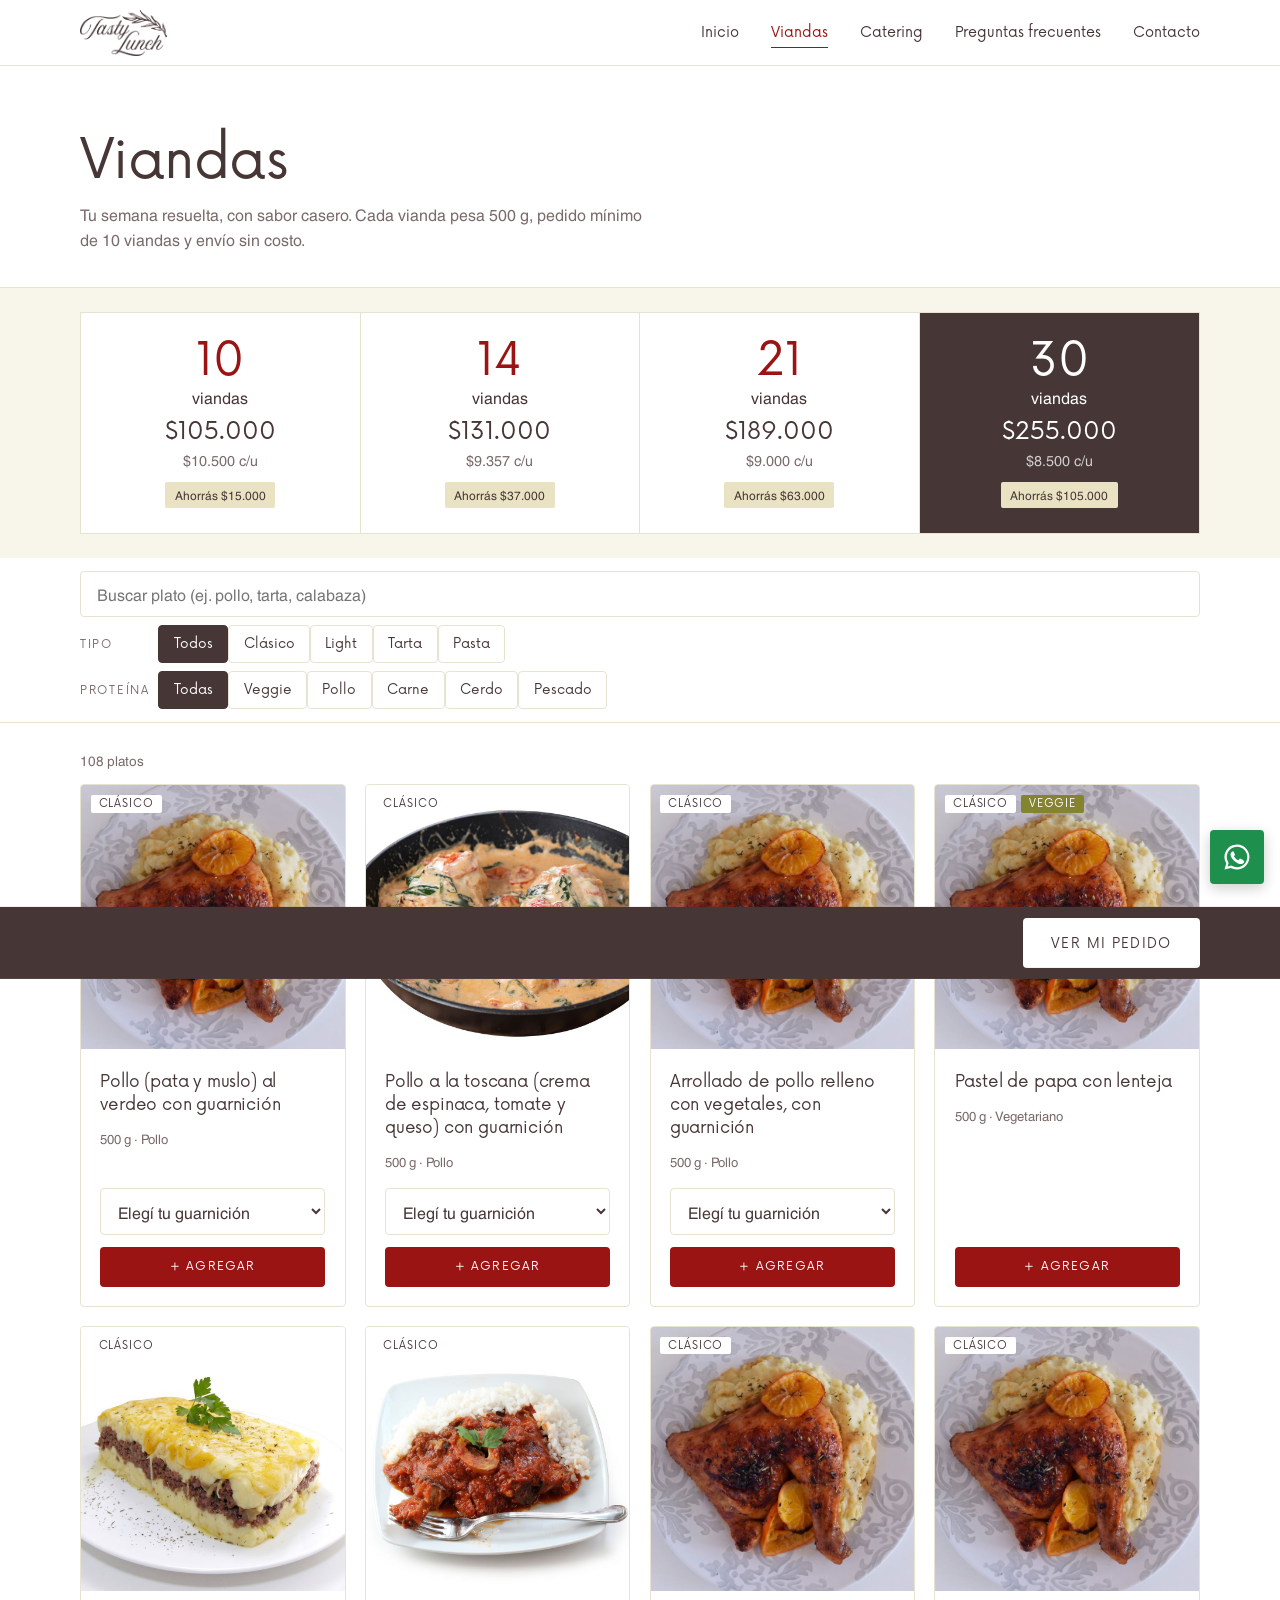
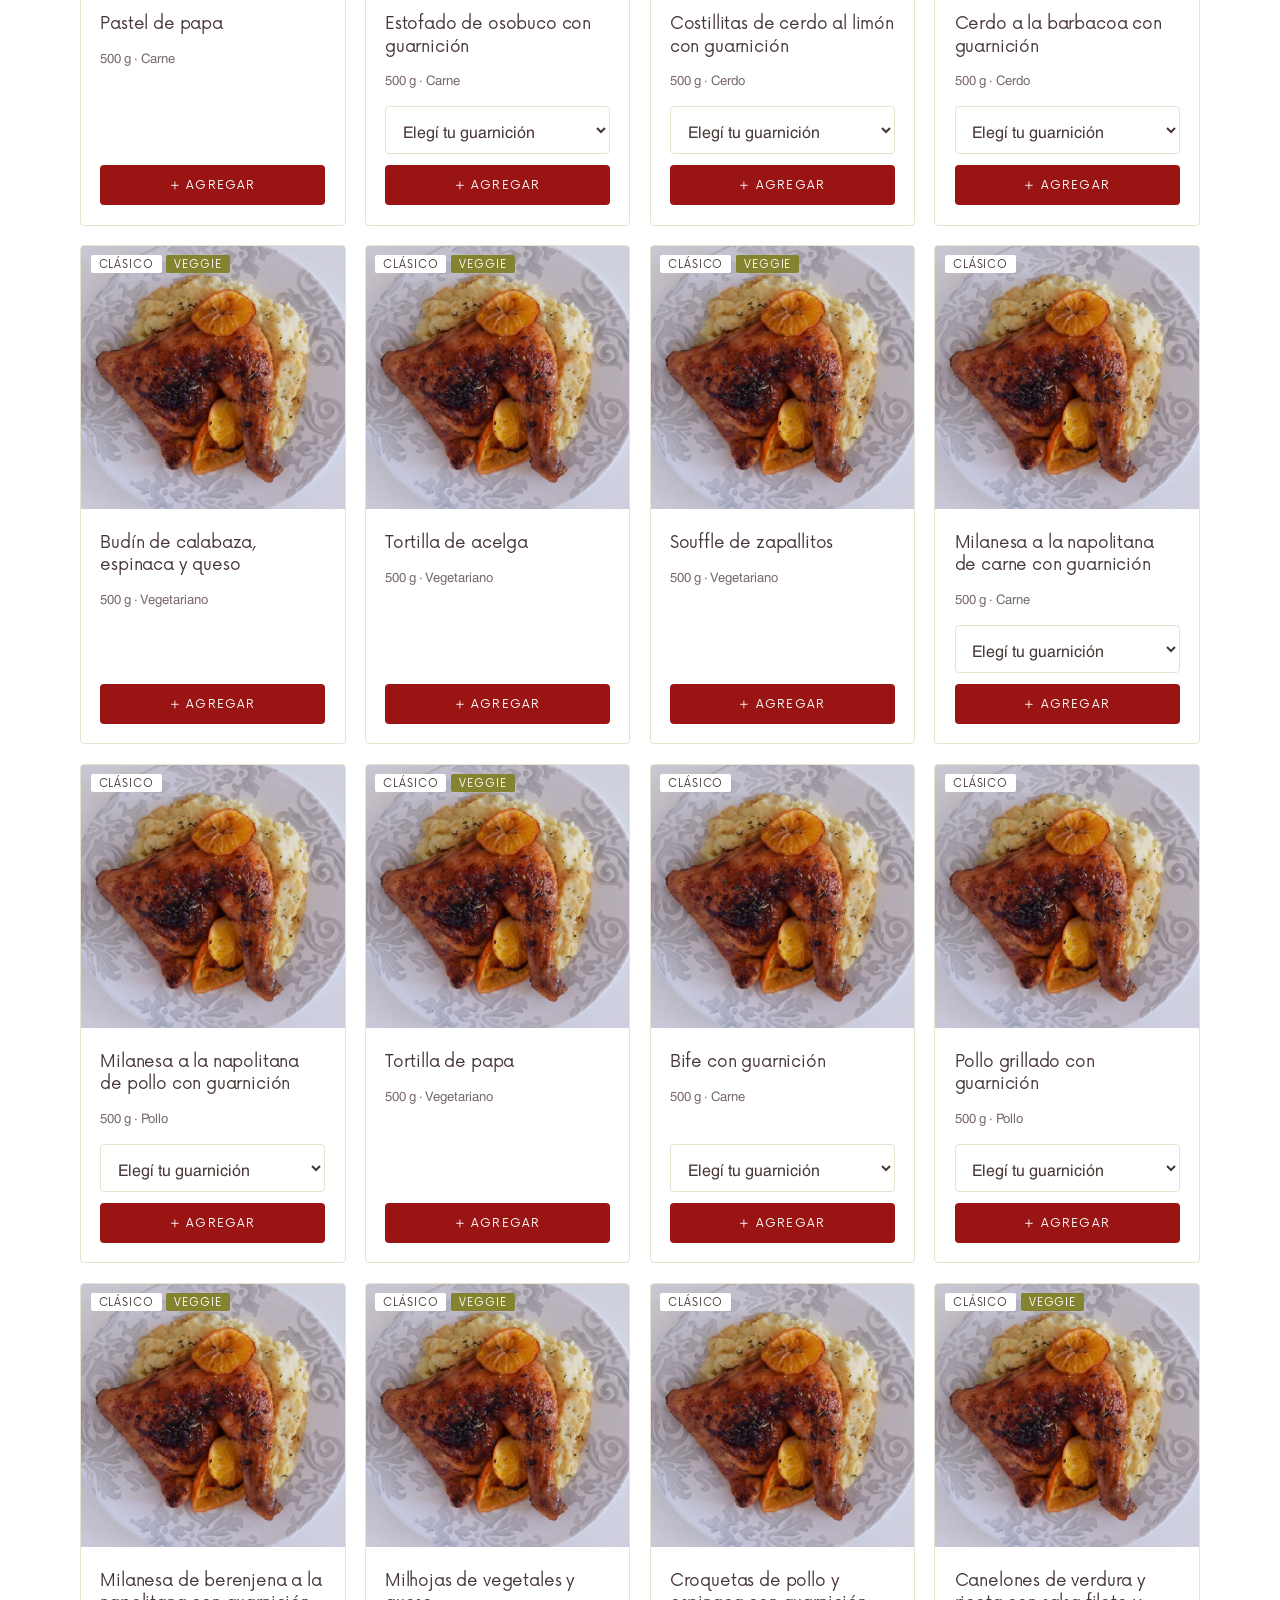
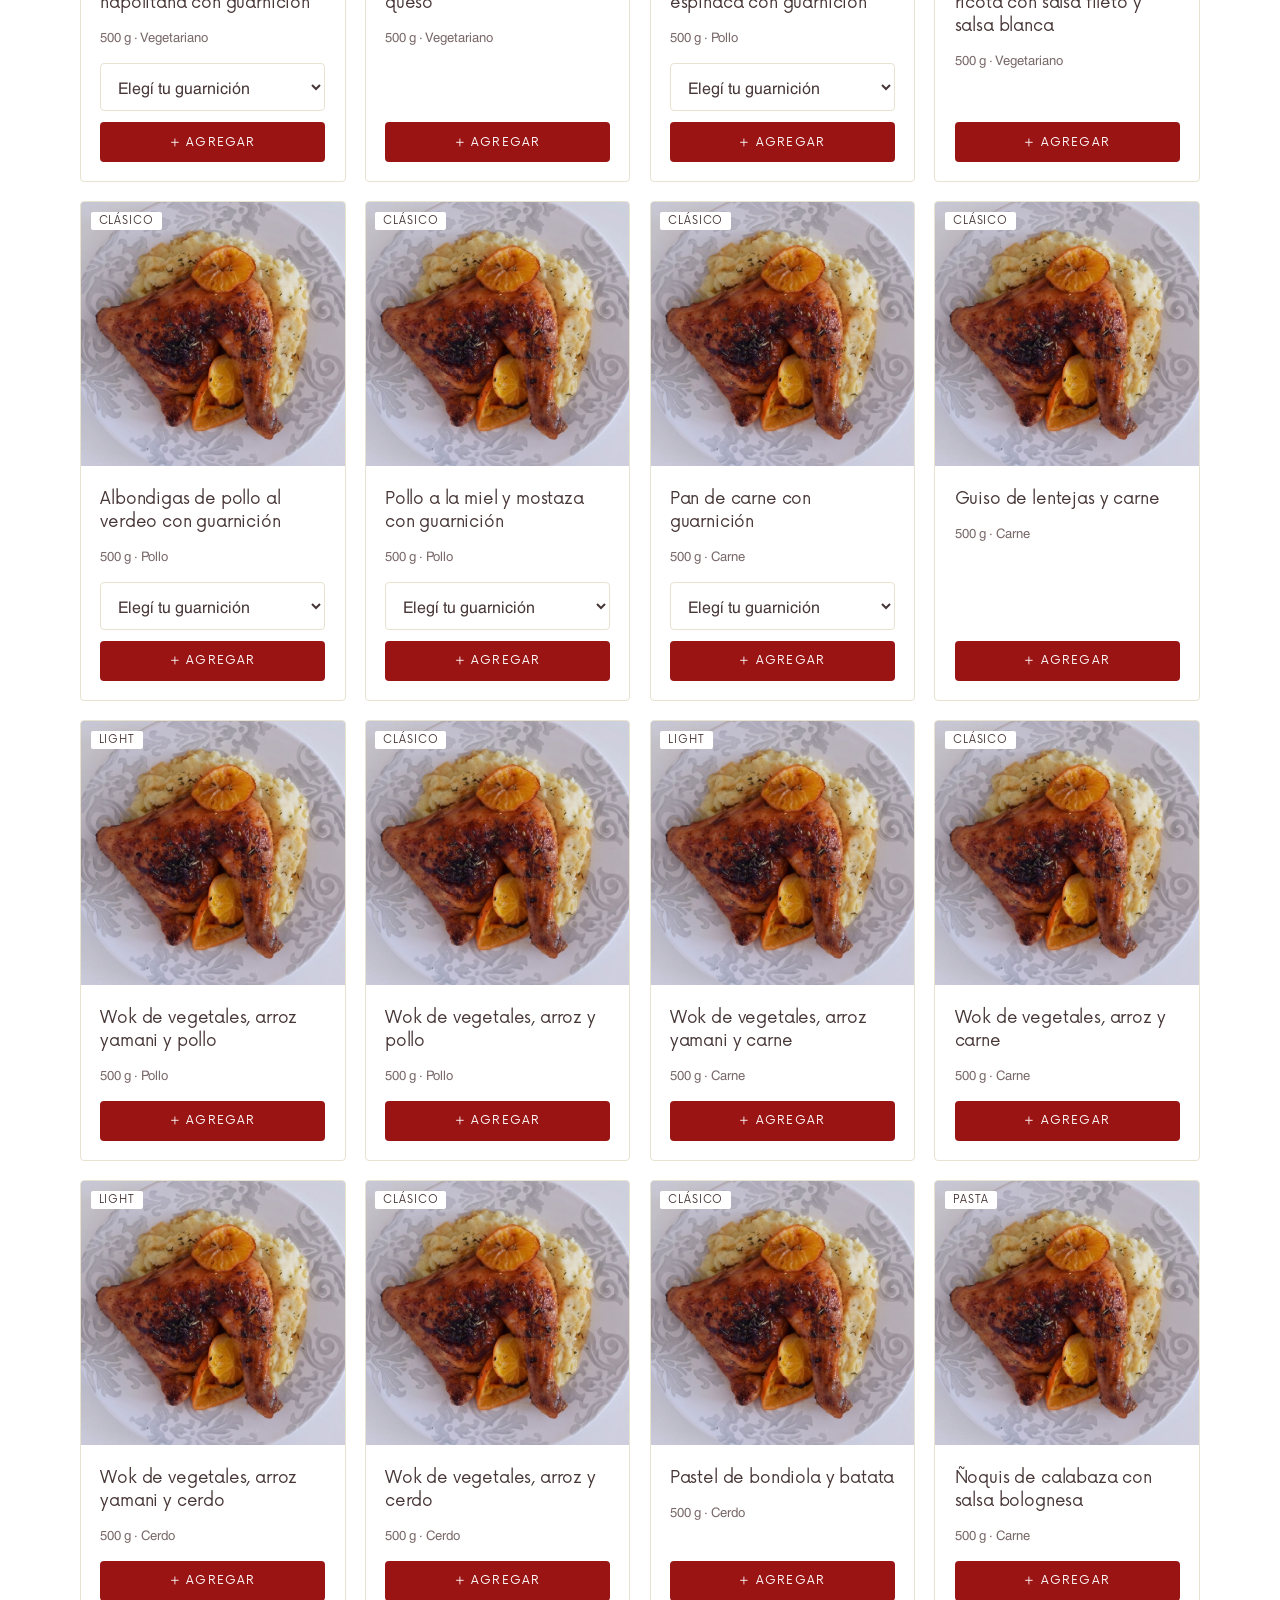
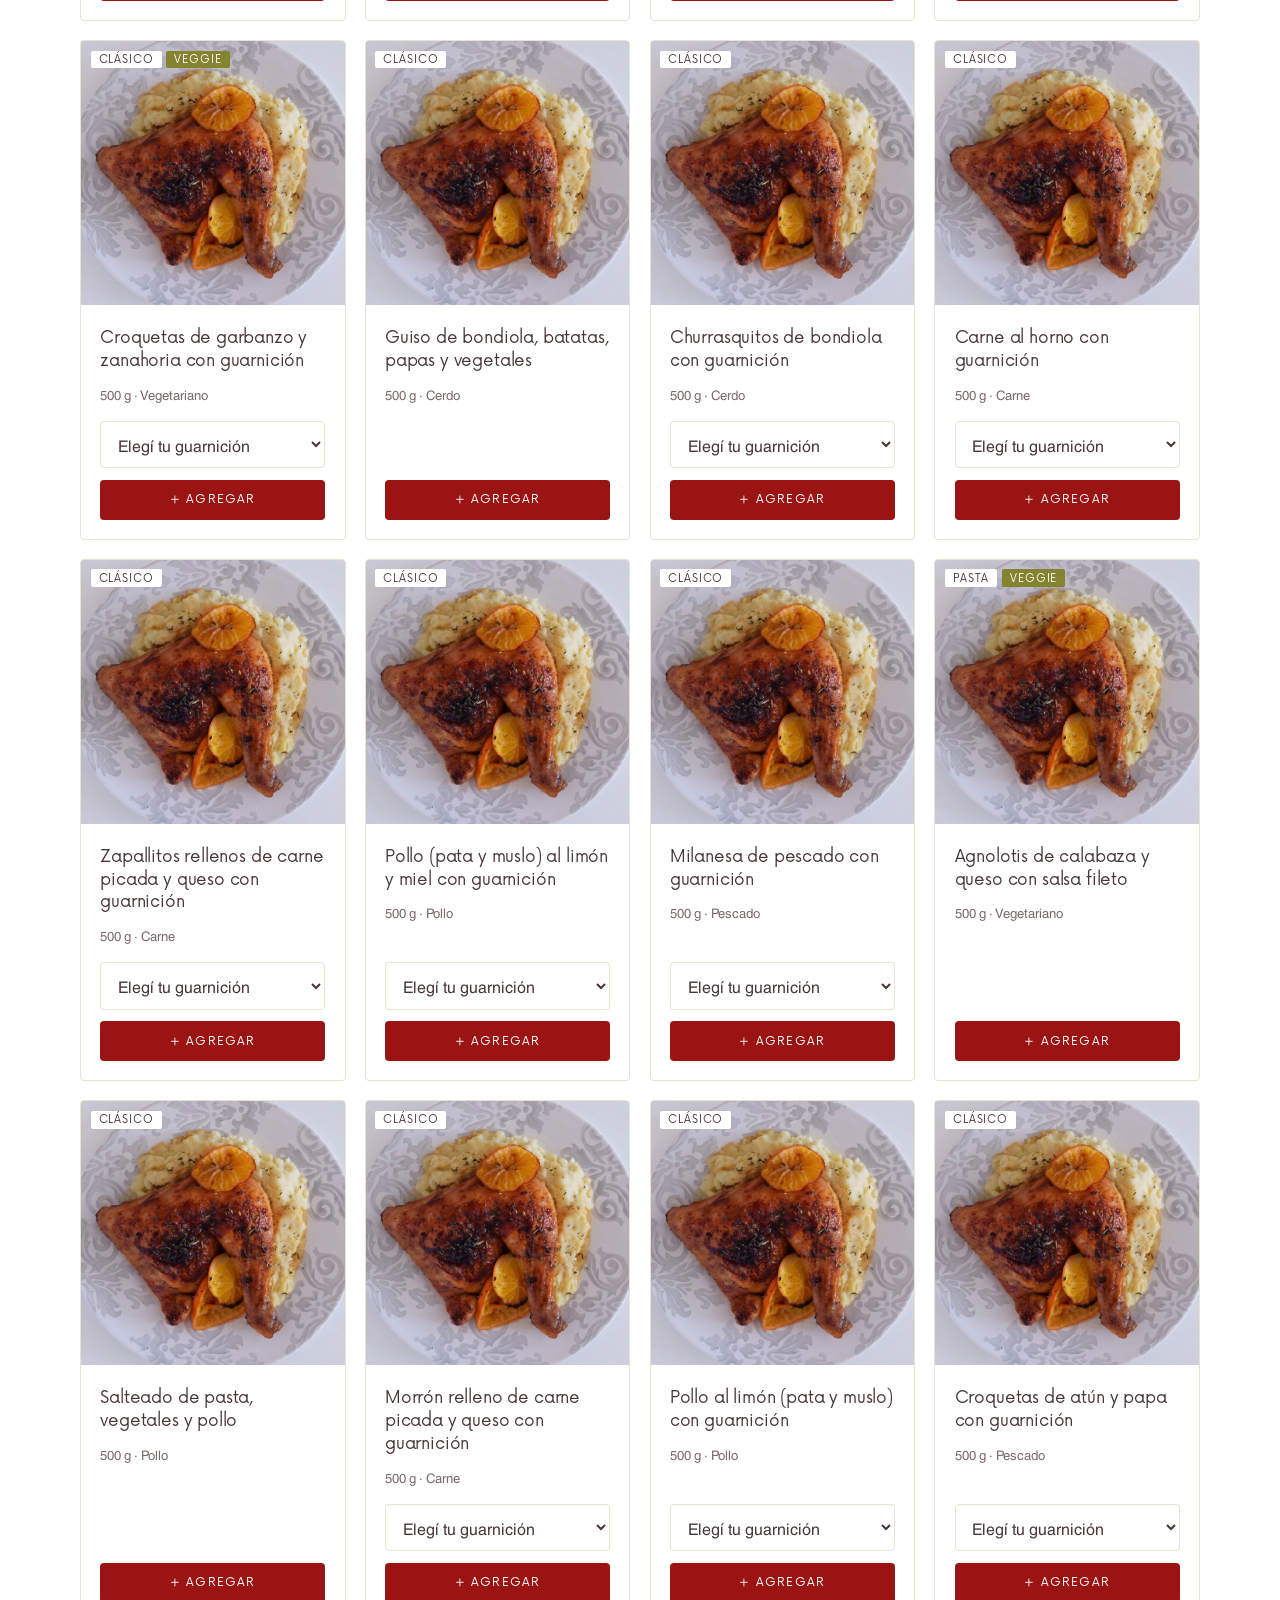
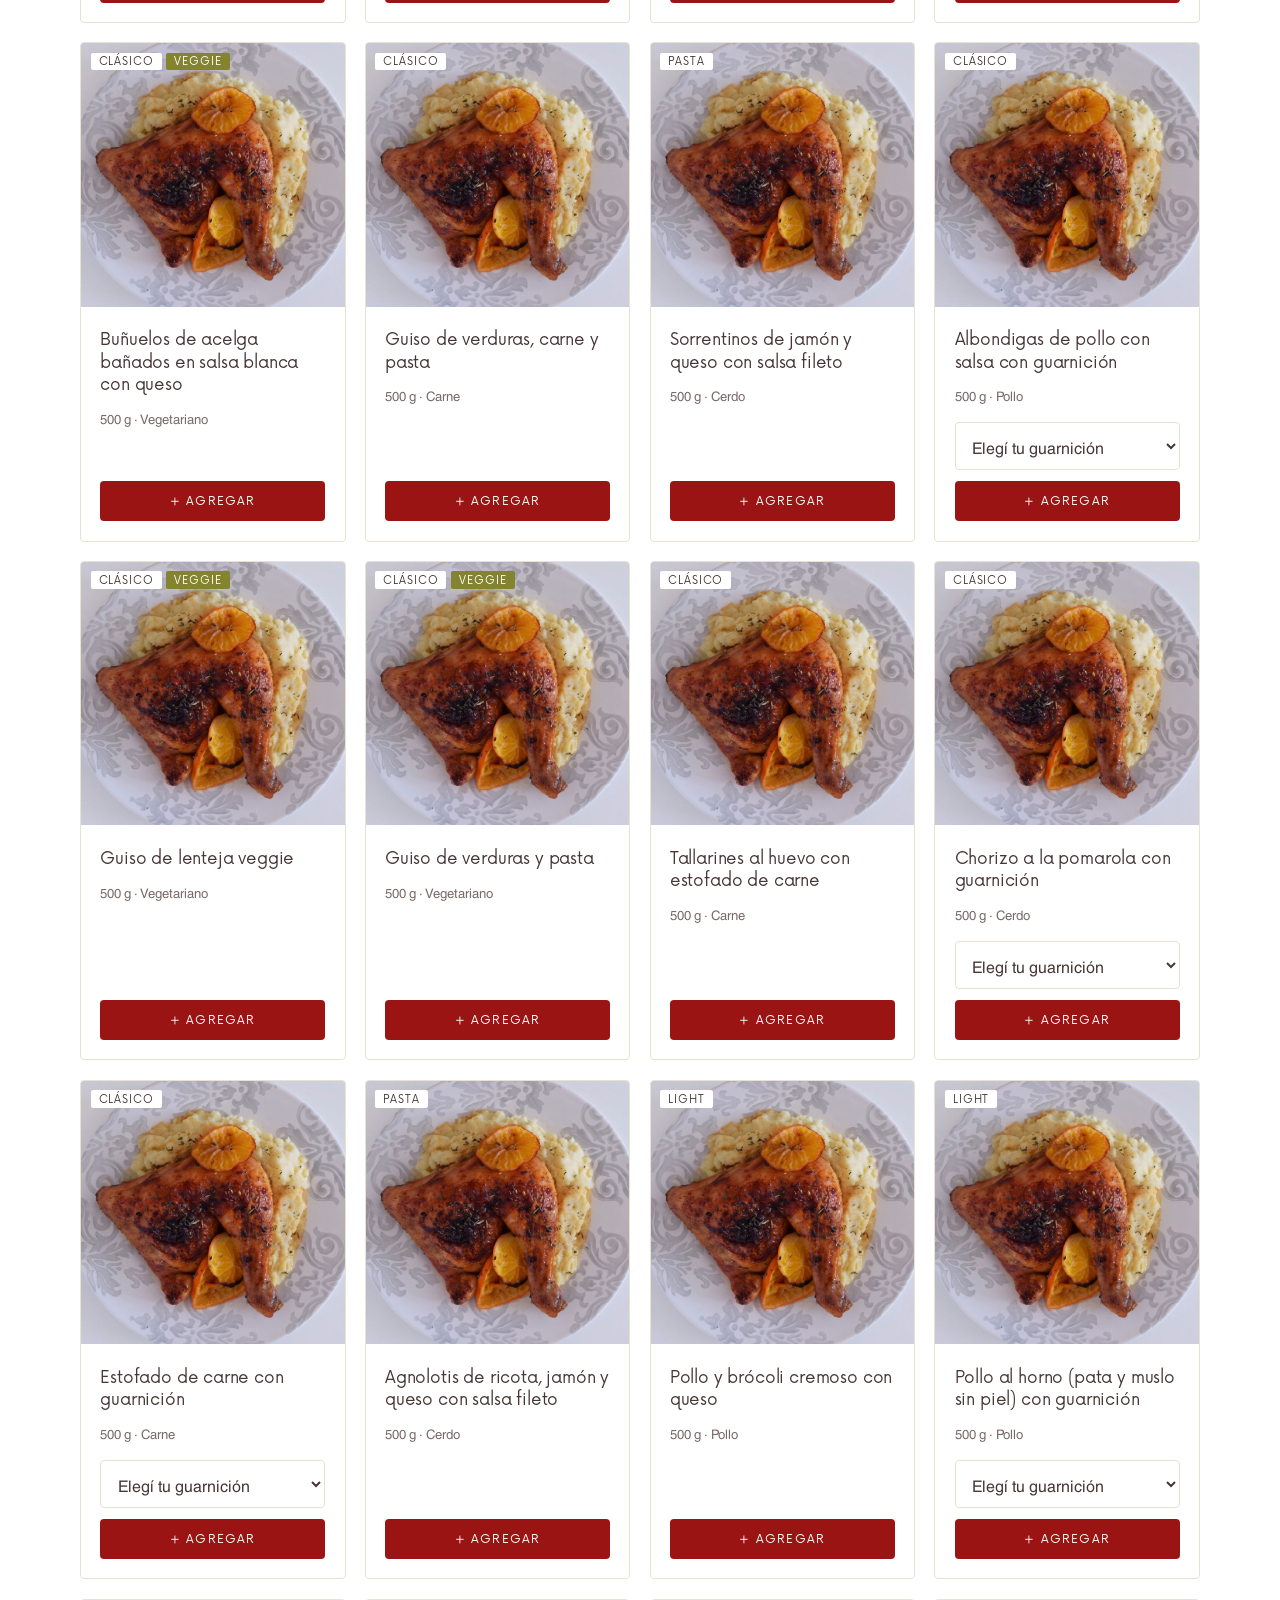
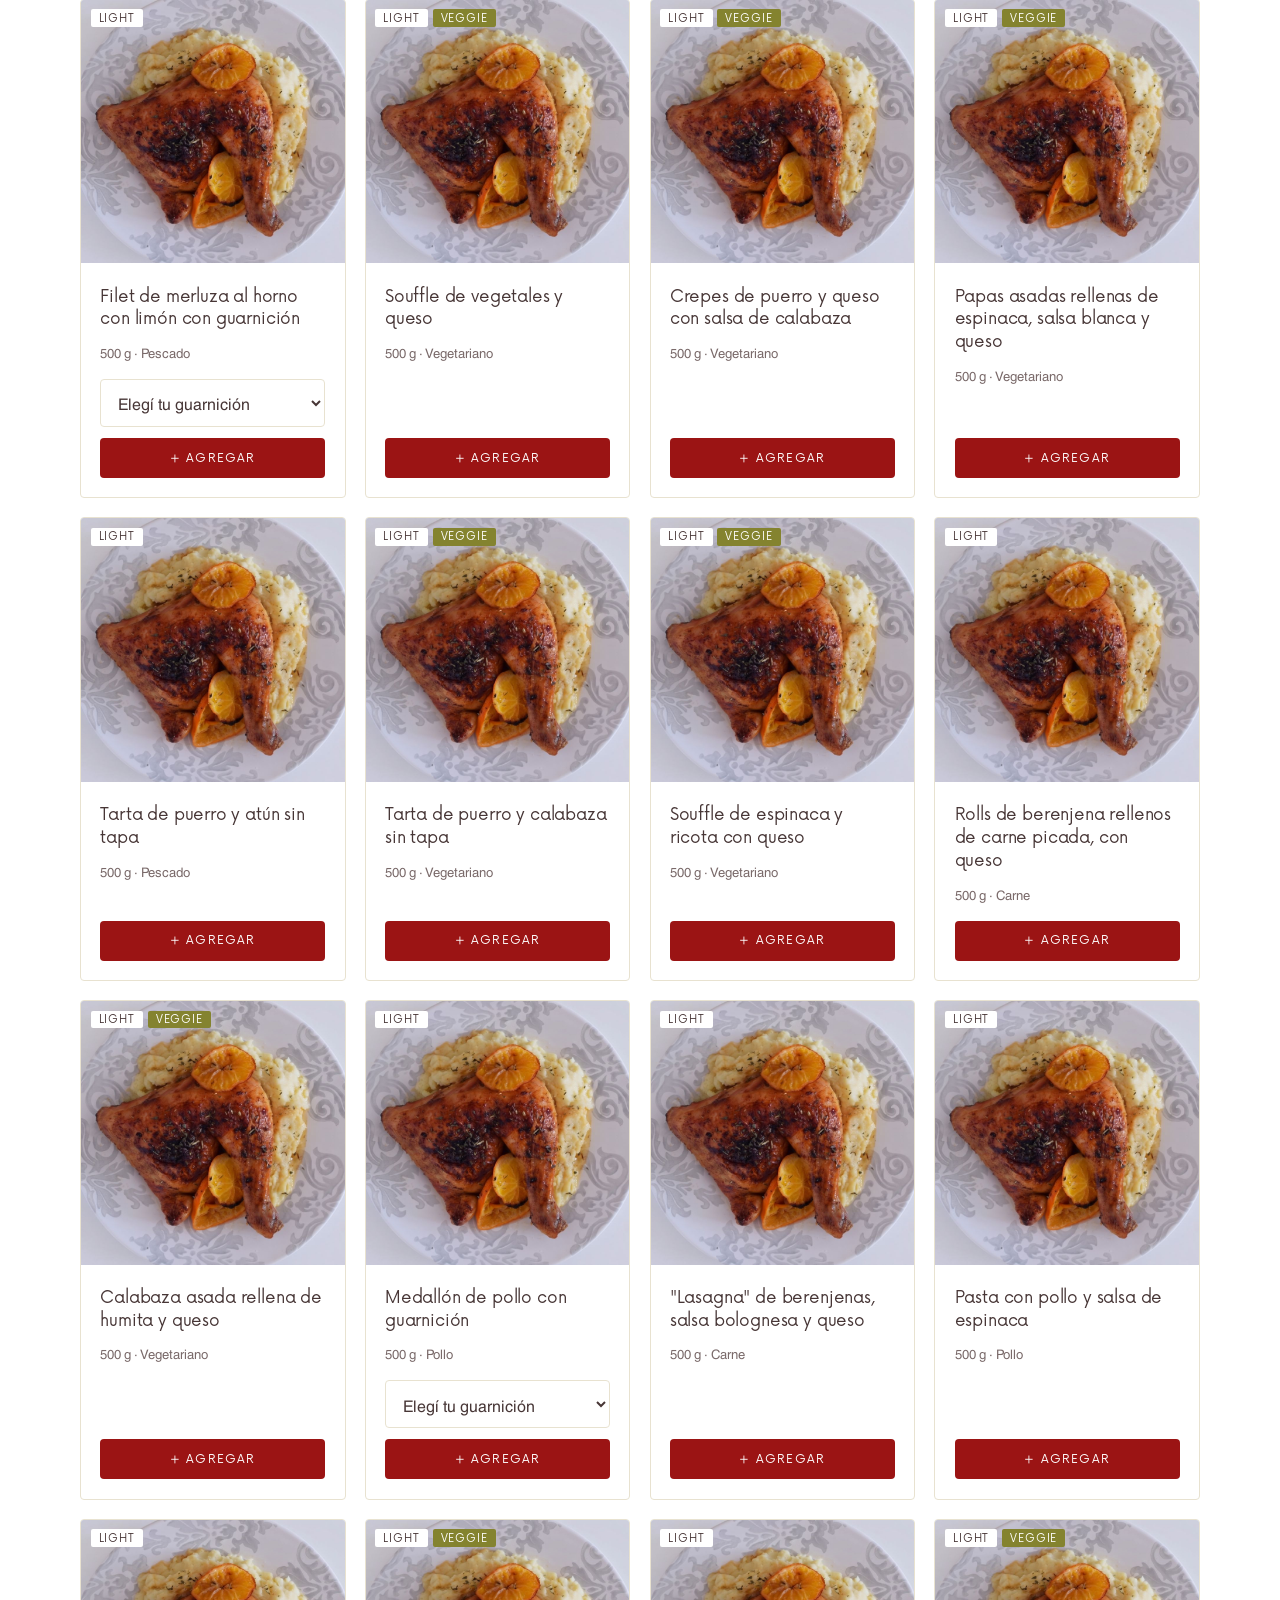
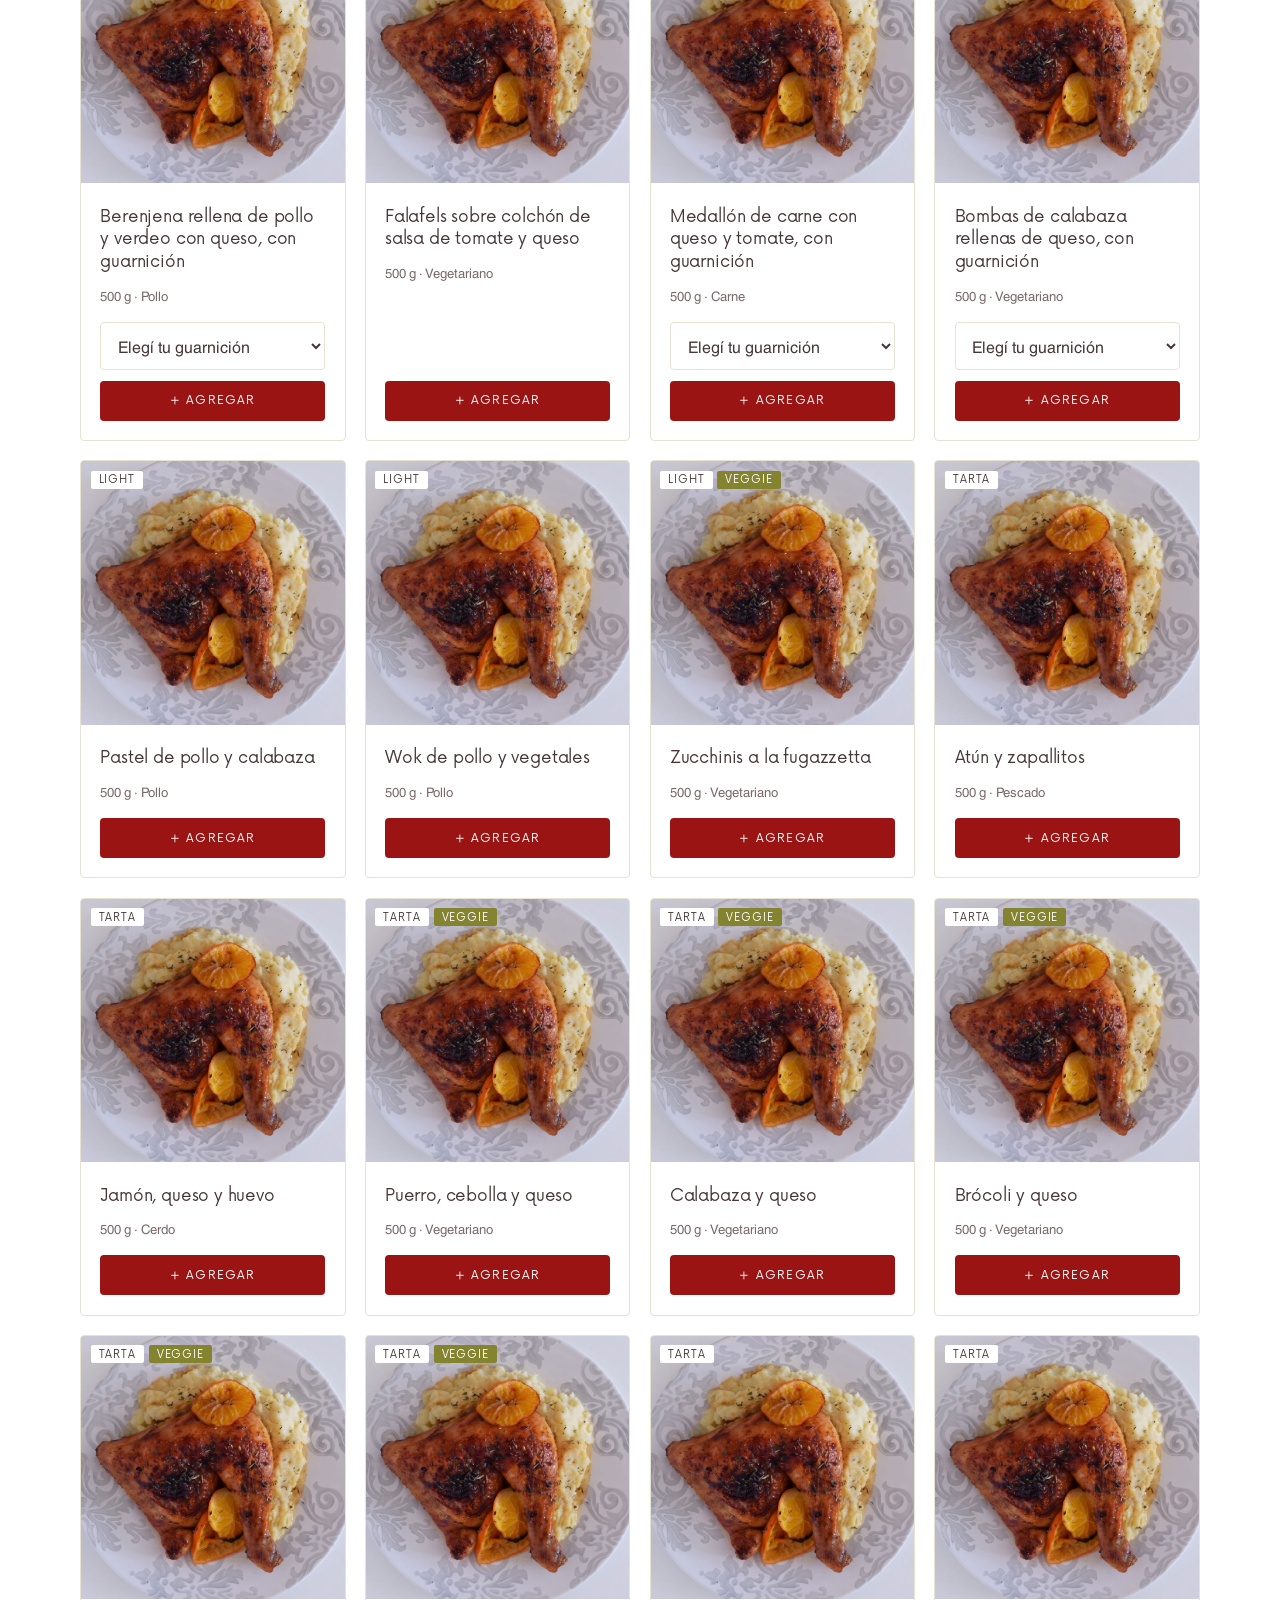
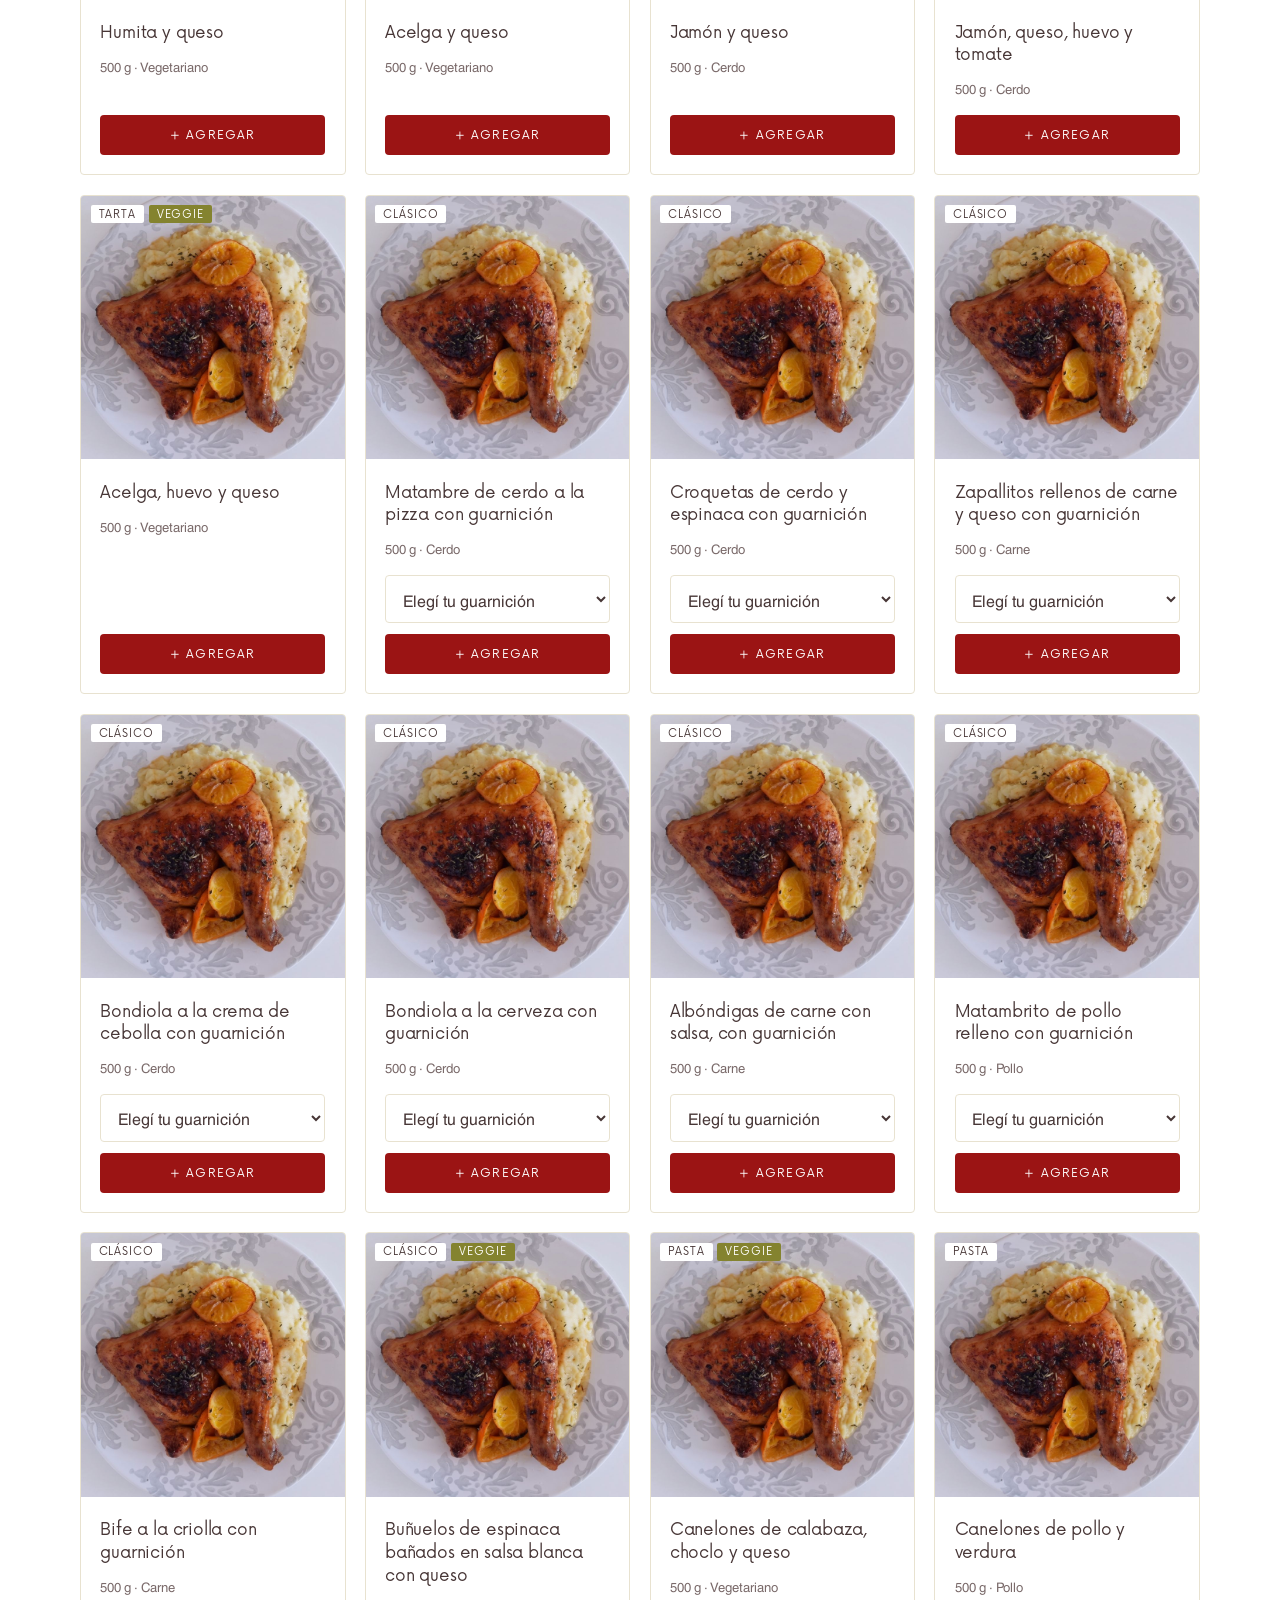
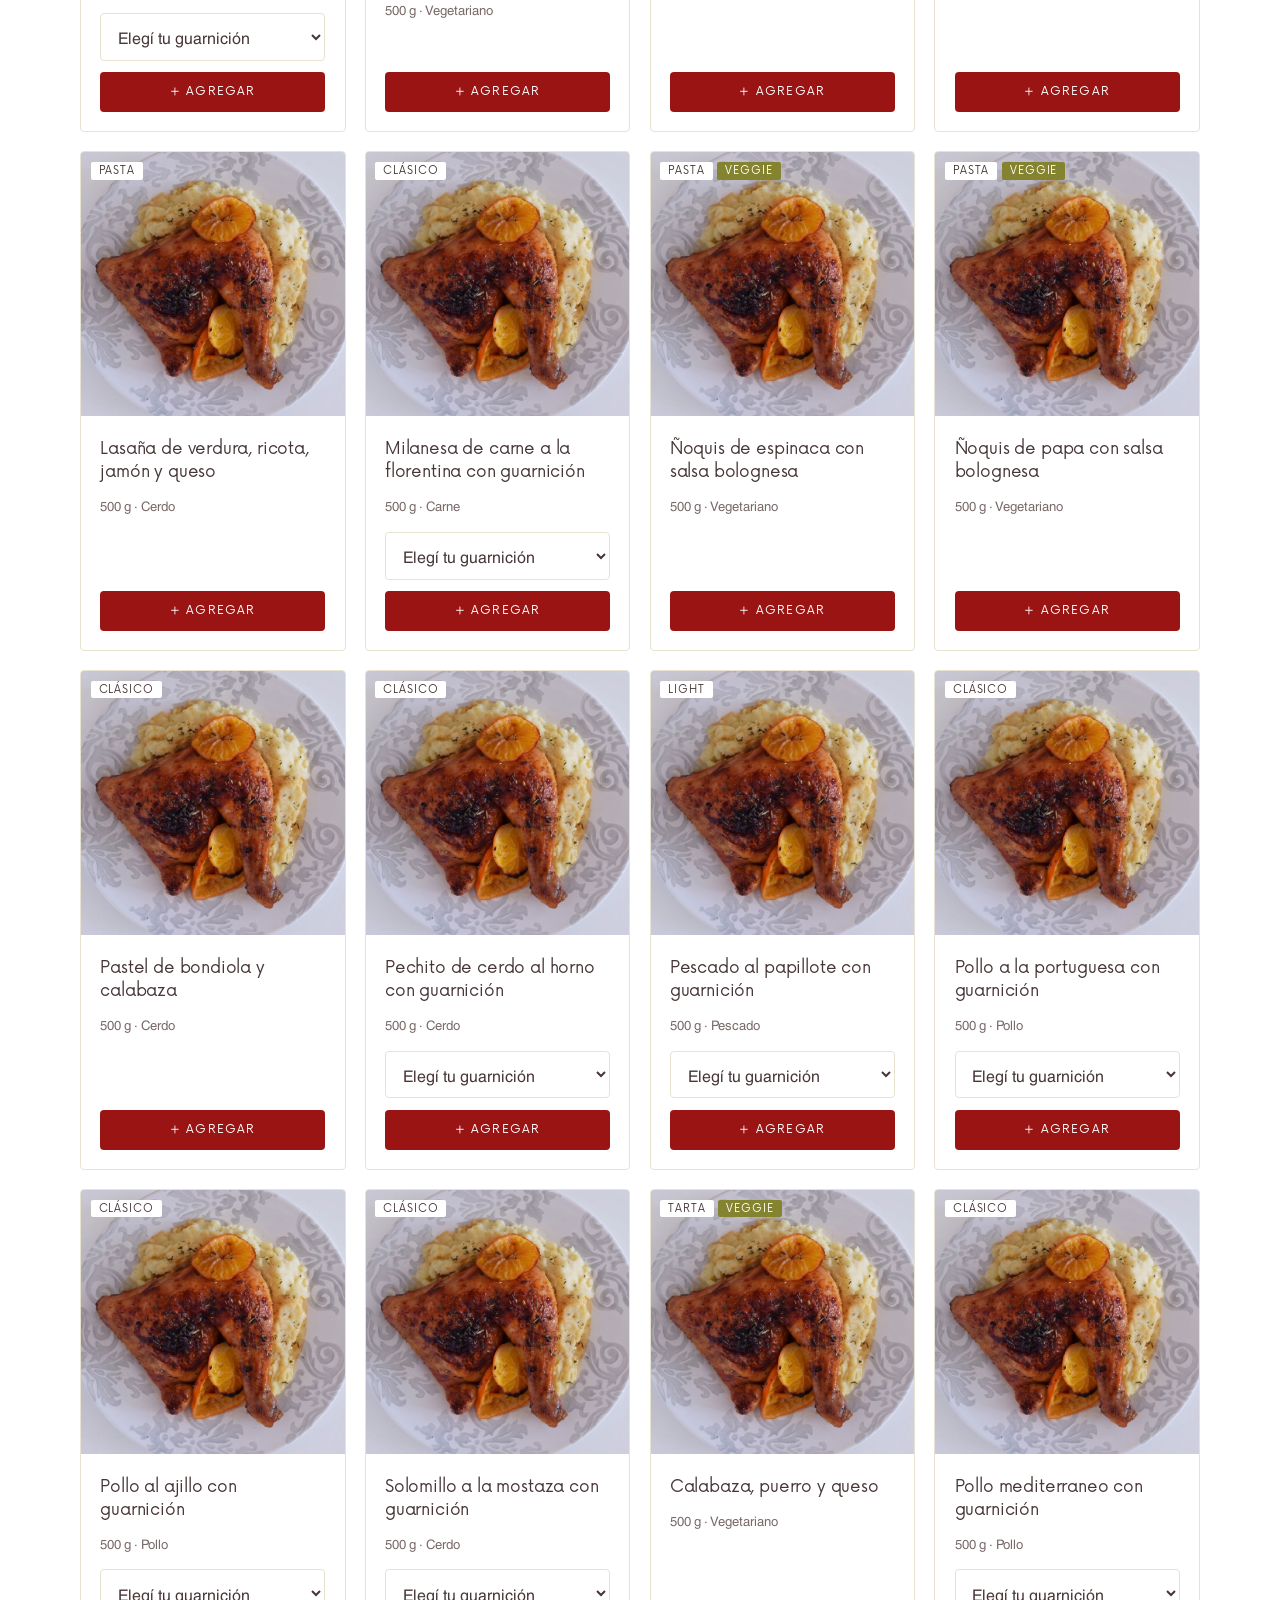
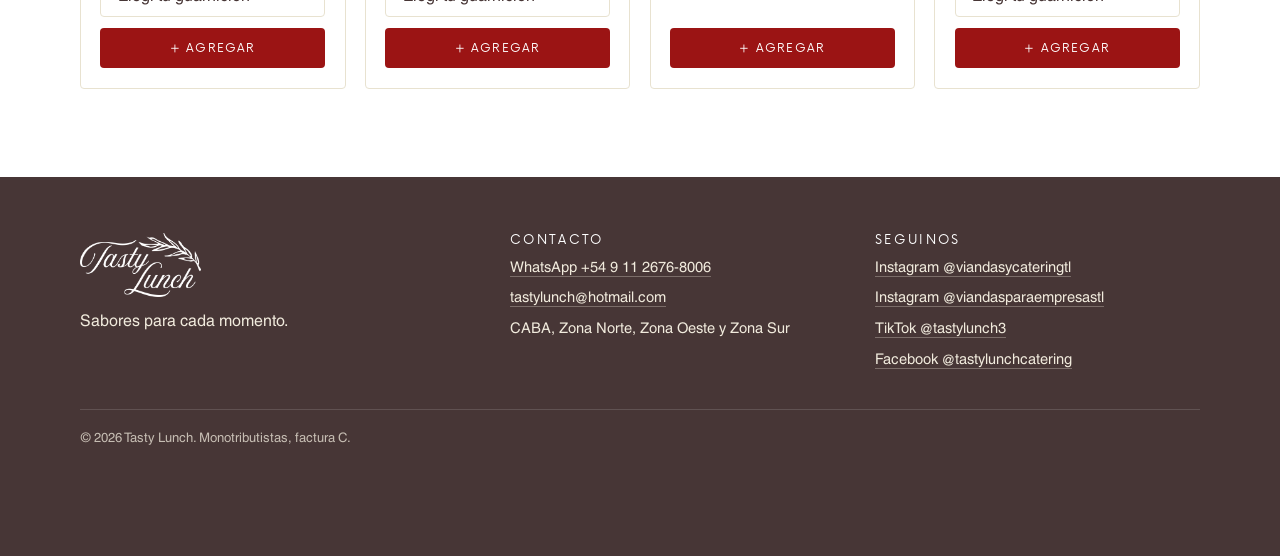
==== viandas.html @ cc66acb4 "Web estática de Tasty Lunch: viandas y catering Sitio en HTML, CSS y JavaScript para GitHub Pages: i" ====
<!DOCTYPE html>
<html lang="es-AR">
<head>
  <meta charset="utf-8">
  <meta name="viewport" content="width=device-width, initial-scale=1">
  <title>Viandas | Tasty Lunch</title>
  <meta name="description" content="Armá tu pedido de viandas caseras: clásicas, light, tartas y ensaladas. Packs con precio especial y envío sin cargo en CABA, Zona Norte y Oeste.">
  <link rel="icon" href="assets/img/logo.png">
  <link rel="preconnect" href="https://fonts.googleapis.com">
  <link rel="preconnect" href="https://fonts.gstatic.com" crossorigin>
  <link href="https://fonts.googleapis.com/css2?family=Roboto:wght@400;500;700&display=swap" rel="stylesheet">
  <link rel="stylesheet" href="css/styles.css">
</head>
<body>
  <main>
    <section class="pagina-titulo">
      <div class="contenedor">
        <h1>Viandas</h1>
        <p id="intro">Elegí tus platos, armá tu pack y envialo por WhatsApp.</p>
      </div>
    </section>

    <section class="seccion alt" style="padding-block:1.5rem">
      <div class="contenedor">
        <div class="packs" id="packs"></div>
      </div>
    </section>

    <div class="filtros">
      <div class="contenedor">
        <div class="filtros-fila">
          <label class="solo-lectores" for="buscar">Buscar plato</label>
          <input class="buscador" id="buscar" type="search" placeholder="Buscar plato (ej. pollo, tarta, calabaza)">
        </div>
        <div class="filtros-fila"><span class="etq">Tipo</span><span id="f-tipo"></span></div>
        <div class="filtros-fila"><span class="etq">Proteína</span><span id="f-prot"></span></div>
      </div>
    </div>

    <section class="seccion" style="padding-top:.5rem">
      <div class="contenedor">
        <p class="contador" id="contador"></p>
        <div class="grilla" id="grilla"></div>
      </div>
    </section>
  </main>

  <div class="barra-carrito" id="barra">
    <div class="contenedor">
      <div class="barra-info"><span id="barra-txt"></span><small id="barra-sub"></small></div>
      <button class="btn btn-claro" id="abrir-carrito" type="button">Ver mi pedido</button>
    </div>
  </div>

  <div class="fondo-drawer" id="fondo"></div>
  <aside class="drawer" id="drawer" aria-label="Mi pedido" aria-hidden="true">
    <div class="drawer-cab"><h2>Mi pedido</h2><button class="cerrar" id="cerrar" type="button" aria-label="Cerrar">×</button></div>
    <div class="drawer-cuerpo" id="drawer-cuerpo"></div>
    <div class="drawer-pie">
      <div id="avisos"></div>
      <button class="btn btn-whats" id="enviar" type="button" style="width:100%">Enviar pedido por WhatsApp</button>
    </div>
  </aside>

  <script type="module" src="js/viandas.js"></script>
</body>
</html>
---- css/styles.css ----
/* ===== Tasty Lunch – estilos (minimalista / moderno) ===== */

@font-face { font-family: "Amoresa"; src: url("../assets/fonts/Amoresa.otf") format("opentype"); font-display: swap; }
@font-face { font-family: "Now"; src: url("../assets/fonts/Now-Regular.otf") format("opentype"); font-weight: 400; font-display: swap; }
@font-face { font-family: "Helvetica World"; src: url("../assets/fonts/HelveticaWorld-Regular.otf") format("opentype"); font-weight: 400; font-display: swap; }

:root {
  --marron: #473636;
  --rojo: #9b1414;
  --rojo-oscuro: #7a0f0f;
  --celeste: #6ba4c7;
  --crema: #e9e3c3;
  --oliva: #84832f;
  --fondo: #ffffff;
  --fondo-suave: #f8f5ea;
  --texto: #473636;
  --texto-suave: #7a6a6a;
  --linea: #e8e2d0;
  --r: 4px;
  --f-titulo: "Amoresa", "Brush Script MT", cursive;
  --f-sub: "Now", "Roboto", Helvetica, Arial, sans-serif;
  --f-texto: "Helvetica World", "Roboto", Helvetica, Arial, sans-serif;
  --ancho: 1120px;
}

*, *::before, *::after { box-sizing: border-box; }
html { scroll-behavior: smooth; }
body { margin: 0; font-family: var(--f-texto); color: var(--texto); background: var(--fondo); line-height: 1.6; -webkit-text-size-adjust: 100%; }
img { max-width: 100%; display: block; }
a { color: var(--rojo); }
h1, h2, h3, h4 { font-family: var(--f-sub); font-weight: 400; color: var(--marron); line-height: 1.15; margin: 0 0 .5em; letter-spacing: -.01em; }
h1 { font-size: clamp(2.4rem, 6vw, 4.2rem); }
h2 { font-size: clamp(1.7rem, 3.6vw, 2.5rem); }
h3 { font-size: 1.15rem; }
p { margin: 0 0 1em; }
strong, b { font-family: "Roboto", Helvetica, Arial, sans-serif; font-weight: 700; }
.contenedor { width: min(var(--ancho), 100% - 2.5rem); margin-inline: auto; }
.solo-lectores { position: absolute; width: 1px; height: 1px; overflow: hidden; clip: rect(0 0 0 0); white-space: nowrap; }
.oculto { display: none !important; }
:focus-visible { outline: 2px solid var(--celeste); outline-offset: 2px; }
.eyebrow { display: block; font: 400 .78rem var(--f-sub); letter-spacing: .18em; text-transform: uppercase; color: var(--rojo); margin-bottom: .8rem; }
.acento { font-family: var(--f-titulo); color: var(--rojo); font-weight: 400; }

/* Botones */
.btn { display: inline-flex; align-items: center; justify-content: center; gap: .5rem; font: 400 .85rem var(--f-sub); letter-spacing: .1em; text-transform: uppercase; padding: .95rem 1.7rem; border-radius: var(--r); border: 1px solid transparent; cursor: pointer; text-decoration: none; transition: background .15s, color .15s, border-color .15s; min-height: 48px; }
.btn-primario { background: var(--rojo); color: #fff; }
.btn-primario:hover { background: var(--rojo-oscuro); }
.btn-secundario { background: transparent; color: var(--marron); border-color: var(--marron); }
.btn-secundario:hover { background: var(--marron); color: #fff; }
.btn-claro { background: #fff; color: var(--marron); }
.btn-claro:hover { background: var(--crema); }
.btn-whats { background: #1f8f4e; color: #fff; }
.btn-whats:hover { background: #17733e; }
.btn[disabled] { opacity: .45; cursor: not-allowed; }
.btn-chico { padding: .6rem 1rem; font-size: .75rem; min-height: 40px; }

/* Header */
.sitio-header { position: sticky; top: 0; z-index: 50; background: rgba(255,255,255,.95); backdrop-filter: blur(8px); border-bottom: 1px solid var(--linea); }
.sitio-header .contenedor { display: flex; align-items: center; justify-content: space-between; gap: 1rem; padding-block: .6rem; }
.logo img { height: 46px; width: auto; }
.nav { display: flex; align-items: center; gap: 2rem; }
.nav a { font: 400 .9rem var(--f-sub); color: var(--marron); text-decoration: none; padding: .4rem 0; border-bottom: 1px solid transparent; }
.nav a:hover { border-bottom-color: var(--marron); }
.nav a[aria-current="page"] { border-bottom-color: var(--rojo); color: var(--rojo); }
.menu-btn { display: none; background: none; border: 1px solid var(--marron); border-radius: var(--r); width: 44px; height: 44px; cursor: pointer; font-size: 1.3rem; color: var(--marron); }
@media (max-width: 860px) {
  .menu-btn { display: block; }
  .nav { display: none; position: absolute; top: 100%; left: 0; right: 0; flex-direction: column; align-items: stretch; gap: 0; background: #fff; padding: .5rem 1.25rem 1rem; border-bottom: 1px solid var(--linea); }
  .nav.abierto { display: flex; }
  .nav a { padding: .9rem 0; border-bottom: 1px solid var(--linea); }
}

/* Hero */
.hero { padding: clamp(2.5rem, 7vw, 5.5rem) 0 clamp(2rem, 5vw, 3.5rem); }
.hero-grid { display: grid; grid-template-columns: 1.15fr 1fr; gap: clamp(1.5rem, 5vw, 4rem); align-items: center; }
.hero h1 { margin-bottom: 1rem; }
.hero h1 .acento { display: block; font-size: 1.15em; line-height: 1; }
.hero p.sub { color: var(--texto-suave); font-size: 1.1rem; max-width: 42ch; margin-bottom: 2rem; }
.hero-botones { display: flex; flex-wrap: wrap; gap: .75rem; }
.hero-visual { background: var(--crema); aspect-ratio: 4 / 5; border-radius: var(--r); overflow: hidden; }
.hero-visual img { width: 100%; height: 100%; object-fit: cover; object-position: 30% 55%; }
@media (max-width: 800px) { .hero-grid { grid-template-columns: 1fr; } .hero-visual { aspect-ratio: 4 / 3; order: -1; } }

/* Cifras */
.cifras { display: grid; grid-template-columns: repeat(4, 1fr); border-top: 1px solid var(--linea); border-bottom: 1px solid var(--linea); }
.cifra { text-align: center; padding: 1.6rem .5rem; border-right: 1px solid var(--linea); }
.cifra:last-child { border-right: 0; }
.cifra .n { font: 400 clamp(1.8rem, 4vw, 2.6rem) var(--f-sub); color: var(--marron); line-height: 1.1; }
.cifra .t { font-size: .85rem; color: var(--texto-suave); }
@media (max-width: 640px) { .cifras { grid-template-columns: repeat(2, 1fr); } .cifra:nth-child(2) { border-right: 0; } .cifra:nth-child(-n+2) { border-bottom: 1px solid var(--linea); } }

/* Secciones */
.seccion { padding: clamp(3rem, 7vw, 5.5rem) 0; }
.seccion.alt { background: var(--fondo-suave); }
.seccion-cabecera { max-width: 56ch; margin: 0 0 2.5rem; }
.seccion-cabecera.centro { text-align: center; margin-inline: auto; }
.pasos { display: grid; grid-template-columns: repeat(auto-fit, minmax(210px, 1fr)); gap: 2rem; }
.paso { border-top: 1px solid var(--marron); padding-top: 1rem; }
.paso .num { font: 400 .85rem var(--f-sub); letter-spacing: .15em; color: var(--rojo); margin-bottom: .5rem; }
.paso p { color: var(--texto-suave); font-size: .95rem; margin: 0; }
.packs { display: grid; grid-template-columns: repeat(auto-fit, minmax(200px, 1fr)); gap: 0; border: 1px solid var(--linea); background: #fff; }
.pack { padding: 1.6rem 1.2rem; text-align: center; border-right: 1px solid var(--linea); }
.pack:last-child { border-right: 0; }
.pack.destacado { background: var(--marron); }
.pack.destacado .cant, .pack.destacado .precio, .pack.destacado div { color: #fff; }
.pack.destacado .unidad { color: rgba(255,255,255,.75); }
.pack .cant { font: 400 2.8rem var(--f-sub); color: var(--rojo); line-height: 1; }
.pack .precio { font: 400 1.5rem var(--f-sub); margin: .5rem 0 .1rem; color: var(--marron); }
.pack .unidad { color: var(--texto-suave); font-size: .9rem; }
.pack .ahorro { display: inline-block; margin-top: .7rem; background: var(--crema); color: var(--marron); font-size: .75rem; padding: .2rem .6rem; border-radius: 2px; }
@media (max-width: 640px) { .packs { grid-template-columns: repeat(2, 1fr); } .pack { border-bottom: 1px solid var(--linea); } .pack .cant { font-size: 2rem; } .pack .precio { font-size: 1.2rem; } }
.tarjeta { background: #fff; border: 1px solid var(--linea); border-radius: var(--r); padding: 1.6rem; }
.dos-col { display: grid; grid-template-columns: 1fr 1fr; gap: clamp(2rem, 6vw, 5rem); align-items: center; }
@media (max-width: 760px) { .dos-col { grid-template-columns: 1fr; } }
.zonas { display: flex; flex-wrap: wrap; gap: .4rem; padding: 0; list-style: none; margin: 0 0 1.2rem; }
.zonas li { border: 1px solid var(--marron); color: var(--marron); font-size: .85rem; padding: .25rem .8rem; border-radius: 2px; }
.testimonios { display: grid; grid-template-columns: repeat(auto-fit, minmax(260px, 1fr)); gap: 1.5rem; margin-bottom: 1.5rem; }
.testimonio { background: #fff; border-left: 2px solid var(--rojo); padding: 1rem 1.4rem; }
.testimonio blockquote { margin: 0 0 .8rem; font-size: 1.05rem; }
.testimonio footer { font-weight: 700; font-size: .9rem; }
.testimonio footer span { display: block; font-weight: 400; color: var(--texto-suave); }
.centrado { text-align: center; }
.redes { display: flex; flex-wrap: wrap; gap: .6rem; }
.redes a { text-decoration: none; border: 1px solid var(--linea); color: var(--marron); padding: .6rem 1.1rem; border-radius: var(--r); font-size: .92rem; }
.redes a:hover { border-color: var(--rojo); color: var(--rojo); }

/* Footer */
.sitio-footer { background: var(--marron); color: #f1ebdd; padding: 3.5rem 0 6rem; }
.sitio-footer a { color: #f1ebdd; text-decoration: none; border-bottom: 1px solid rgba(241,235,221,.3); }
.footer-grid { display: grid; grid-template-columns: 1.2fr 1fr 1fr; gap: 2.5rem; }
@media (max-width: 760px) { .footer-grid { grid-template-columns: 1fr; } }
.sitio-footer h3 { color: #fff; font-size: .8rem; letter-spacing: .18em; text-transform: uppercase; }
.sitio-footer img { height: 64px; margin-bottom: .6rem; }
.sitio-footer ul { list-style: none; padding: 0; margin: 0; }
.sitio-footer li { margin-bottom: .45rem; font-size: .92rem; }
.copy { border-top: 1px solid rgba(255,255,255,.18); margin-top: 2rem; padding-top: 1rem; font-size: .82rem; opacity: .75; }

.whats-flotante { position: fixed; right: 1rem; bottom: 1rem; z-index: 45; width: 54px; height: 54px; border-radius: var(--r); background: #1f8f4e; color: #fff; display: grid; place-items: center; box-shadow: 0 4px 14px rgba(0,0,0,.2); text-decoration: none; }
body.con-barra .whats-flotante { bottom: 5.2rem; }

/* Páginas internas */
.pagina-titulo { padding: clamp(2.5rem, 6vw, 4rem) 0 clamp(1.5rem, 3vw, 2.2rem); border-bottom: 1px solid var(--linea); }
.pagina-titulo h1 { font-size: clamp(2.2rem, 5vw, 3.4rem); margin: 0 0 .5rem; }
.pagina-titulo p { margin: 0; color: var(--texto-suave); max-width: 64ch; }
.aviso { background: var(--fondo-suave); border-left: 2px solid var(--oliva); padding: .8rem 1rem; font-size: .92rem; margin: 1rem 0; }
.aviso.error { border-left-color: var(--rojo); background: #fdf1f1; }

/* Filtros */
.filtros { position: sticky; top: 59px; z-index: 20; background: #fff; padding: .8rem 0; border-bottom: 1px solid var(--linea); }
.filtros-fila { display: flex; flex-wrap: wrap; gap: .4rem; align-items: center; margin-bottom: .5rem; }
.filtros-fila:last-child { margin-bottom: 0; }
.filtros label.etq, .filtros .etq { font: 400 .72rem var(--f-sub); letter-spacing: .15em; text-transform: uppercase; color: var(--texto-suave); min-width: 72px; }
.chip { font: 400 .85rem var(--f-sub); background: #fff; color: var(--marron); border: 1px solid var(--linea); border-radius: var(--r); padding: .4rem .9rem; cursor: pointer; min-height: 38px; }
.chip:hover { border-color: var(--marron); }
.chip[aria-pressed="true"] { background: var(--marron); color: #fff; border-color: var(--marron); }
.buscador { flex: 1 1 220px; padding: .65rem 1rem; border: 1px solid var(--linea); border-radius: var(--r); font: 1rem var(--f-texto); background: #fff; color: var(--texto); min-height: 46px; }
.contador { color: var(--texto-suave); font-size: .85rem; margin: 1.2rem 0 .8rem; }

/* Platos */
.grilla { display: grid; grid-template-columns: repeat(auto-fill, minmax(250px, 1fr)); gap: 1.2rem; }
.plato { background: #fff; border: 1px solid var(--linea); border-radius: var(--r); overflow: hidden; display: flex; flex-direction: column; }
.plato-foto { aspect-ratio: 1 / 1; display: grid; place-items: center; font-size: 2.6rem; position: relative; background: var(--fondo-suave); }
.plato-foto img { position: absolute; inset: 0; width: 100%; height: 100%; object-fit: cover; }
.plato-foto.t-Clásico { background: #f1ecd3; }
.plato-foto.t-Light { background: #e4eef5; }
.plato-foto.t-Tarta { background: #f4e9d9; }
.plato-foto.t-Ensaladas { background: #eceed1; }
.etiquetas { position: absolute; left: .6rem; top: .6rem; display: flex; gap: .3rem; flex-wrap: wrap; }
.etiqueta { font: 400 .68rem var(--f-sub); letter-spacing: .08em; text-transform: uppercase; background: #fff; color: var(--marron); padding: .15rem .5rem; border-radius: 2px; }
.etiqueta.veggie { background: var(--oliva); color: #fff; }
.plato-cuerpo { padding: 1.4rem 1.2rem 1.2rem; display: flex; flex-direction: column; gap: .7rem; flex: 1; }
.plato-cuerpo h3 { font-size: 1.05rem; margin: 0; line-height: 1.35; }
.plato-meta { color: var(--texto-suave); font-size: .82rem; margin-bottom: auto; padding-bottom: .3rem; }
select, input[type=text], input[type=tel], input[type=number], input[type=date], textarea { width: 100%; padding: .65rem .8rem; border: 1px solid var(--linea); border-radius: var(--r); font: 1rem var(--f-texto); background: #fff; color: var(--texto); min-height: 44px; }
textarea { min-height: 80px; resize: vertical; }
label.campo { display: block; font-size: .85rem; margin-bottom: .9rem; }
label.campo > span { display: block; margin-bottom: .25rem; color: var(--texto-suave); }

/* Barra y drawer */
.barra-carrito { position: fixed; left: 0; right: 0; bottom: 0; z-index: 40; background: var(--marron); color: #fff; padding: .7rem 0; transform: translateY(110%); transition: transform .25s; }
.barra-carrito.visible { transform: translateY(0); }
.barra-carrito .contenedor { display: flex; align-items: center; justify-content: space-between; gap: 1rem; }
.barra-info { line-height: 1.3; font-family: var(--f-sub); }
.barra-info small { display: block; opacity: .8; font-family: var(--f-texto); font-size: .82rem; }
.fondo-drawer { position: fixed; inset: 0; background: rgba(0,0,0,.4); z-index: 60; opacity: 0; pointer-events: none; transition: opacity .2s; }
.fondo-drawer.abierto { opacity: 1; pointer-events: auto; }
.drawer { position: fixed; top: 0; right: 0; bottom: 0; width: min(480px, 100%); background: #fff; z-index: 61; transform: translateX(105%); transition: transform .25s; display: flex; flex-direction: column; }
.drawer.abierto { transform: translateX(0); }
.drawer-cab { display: flex; justify-content: space-between; align-items: center; padding: .8rem 1.2rem; border-bottom: 1px solid var(--linea); }
.drawer-cab h2 { margin: 0; font-size: 1.4rem; }
.cerrar { background: none; border: none; font-size: 1.8rem; cursor: pointer; color: var(--marron); width: 44px; height: 44px; }
.drawer-cuerpo { overflow-y: auto; padding: 1rem 1.2rem; flex: 1; }
.drawer-pie { padding: 1rem 1.2rem; border-top: 1px solid var(--linea); }
.linea { display: grid; grid-template-columns: 1fr auto; gap: .3rem .8rem; padding: .8rem 0; border-bottom: 1px solid var(--linea); align-items: center; }
.linea-nombre { font-size: .95rem; }
.linea-det { color: var(--texto-suave); font-size: .82rem; }
.linea-precio { font-weight: 700; }
.stepper { display: inline-flex; align-items: center; border: 1px solid var(--linea); border-radius: var(--r); }
.stepper button { width: 36px; height: 38px; border: 0; background: none; font-size: 1.1rem; cursor: pointer; color: var(--rojo); }
.stepper input { width: 46px; border: 0; text-align: center; padding: 0; min-height: 38px; background: transparent; -moz-appearance: textfield; }
.stepper input::-webkit-outer-spin-button, .stepper input::-webkit-inner-spin-button { -webkit-appearance: none; margin: 0; }
.quitar { background: none; border: 0; color: var(--texto-suave); cursor: pointer; font-size: .8rem; text-decoration: underline; padding: .3rem; }
.resumen { background: var(--fondo-suave); border-radius: var(--r); padding: 1rem; margin: 1rem 0; }
.resumen .fila { display: flex; justify-content: space-between; gap: 1rem; font-size: .92rem; padding: .15rem 0; }
.resumen .total { font: 400 1.35rem var(--f-sub); border-top: 1px solid var(--linea); margin-top: .5rem; padding-top: .6rem; color: var(--rojo); }
.progreso { height: 4px; background: var(--linea); overflow: hidden; margin: .5rem 0; }
.progreso > div { height: 100%; background: var(--oliva); transition: width .2s; }
.ahorro-txt { color: var(--oliva); }
.vacio { text-align: center; color: var(--texto-suave); padding: 2rem 0; }

/* Catering */
.pestanas { display: flex; flex-wrap: wrap; gap: .4rem; margin-bottom: 1.6rem; }
.panel[hidden] { display: none; }
.combo-grid { display: grid; grid-template-columns: repeat(auto-fill, minmax(290px, 1fr)); gap: 1.2rem; }
.combo { background: #fff; border: 1px solid var(--linea); border-radius: var(--r); padding: 1.4rem; display: flex; flex-direction: column; gap: .7rem; }
.combo h3 { margin: 0; }
.combo ul { margin: 0; padding-left: 1.1rem; font-size: .9rem; color: var(--texto-suave); flex: 1; }
.combo .precio { font: 400 1.6rem var(--f-sub); color: var(--rojo); }
.combo .precio small { font: 400 .82rem var(--f-texto); color: var(--texto-suave); }
.combo .acciones { display: flex; gap: .6rem; align-items: center; flex-wrap: wrap; }
.sel-tamano { display: flex; flex-wrap: wrap; gap: .4rem; }
.grupo-titulo { margin: 2.2rem 0 1rem; padding-bottom: .5rem; border-bottom: 1px solid var(--linea); }
.pieza { background: #fff; border: 1px solid var(--linea); border-radius: var(--r); padding: 1.1rem; display: grid; gap: .4rem; }
.pieza h4 { margin: 0; font-size: 1rem; }
.pieza .det { color: var(--texto-suave); font-size: .84rem; }
.pieza .pie { display: flex; justify-content: space-between; align-items: center; gap: .5rem; margin-top: .4rem; flex-wrap: wrap; }
.galeria { display: grid; grid-template-columns: repeat(6, 1fr); gap: .5rem; margin: 0 0 1.5rem; }
.galeria img { width: 100%; height: auto; aspect-ratio: 1 / 1; object-fit: cover; border-radius: var(--r); }
@media (max-width: 760px) { .galeria { grid-template-columns: repeat(3, 1fr); } }
.pieza .precio { font: 400 1.25rem var(--f-sub); color: var(--rojo); }

/* FAQ */
.faq details { border-bottom: 1px solid var(--linea); }
.faq summary { cursor: pointer; padding: 1.1rem 0; font: 400 1.05rem var(--f-sub); list-style: none; display: flex; justify-content: space-between; gap: 1rem; }
.faq summary::-webkit-details-marker { display: none; }
.faq summary::after { content: "+"; font-size: 1.4rem; color: var(--rojo); line-height: 1; }
.faq details[open] summary::after { content: "–"; }
.faq .resp { padding: 0 0 1.2rem; color: var(--texto-suave); max-width: 66ch; }

.contacto-grid { display: grid; grid-template-columns: repeat(auto-fit, minmax(260px, 1fr)); gap: 1.2rem; }
.contacto-grid .tarjeta h3 { margin-bottom: .5rem; }

/* Celular */
@media (max-width: 640px) {
  .filtros { position: static; }
  .filtros-fila { flex-wrap: nowrap; overflow-x: auto; padding-bottom: .2rem; scrollbar-width: none; }
  .filtros-fila > span:not(.etq) { display: inline-flex; gap: .4rem; }
  .filtros-fila .etq, .chip { flex-shrink: 0; white-space: nowrap; }
  .grilla { grid-template-columns: 1fr; }
}
@media (prefers-reduced-motion: reduce) { * { transition: none !important; scroll-behavior: auto !important; } }
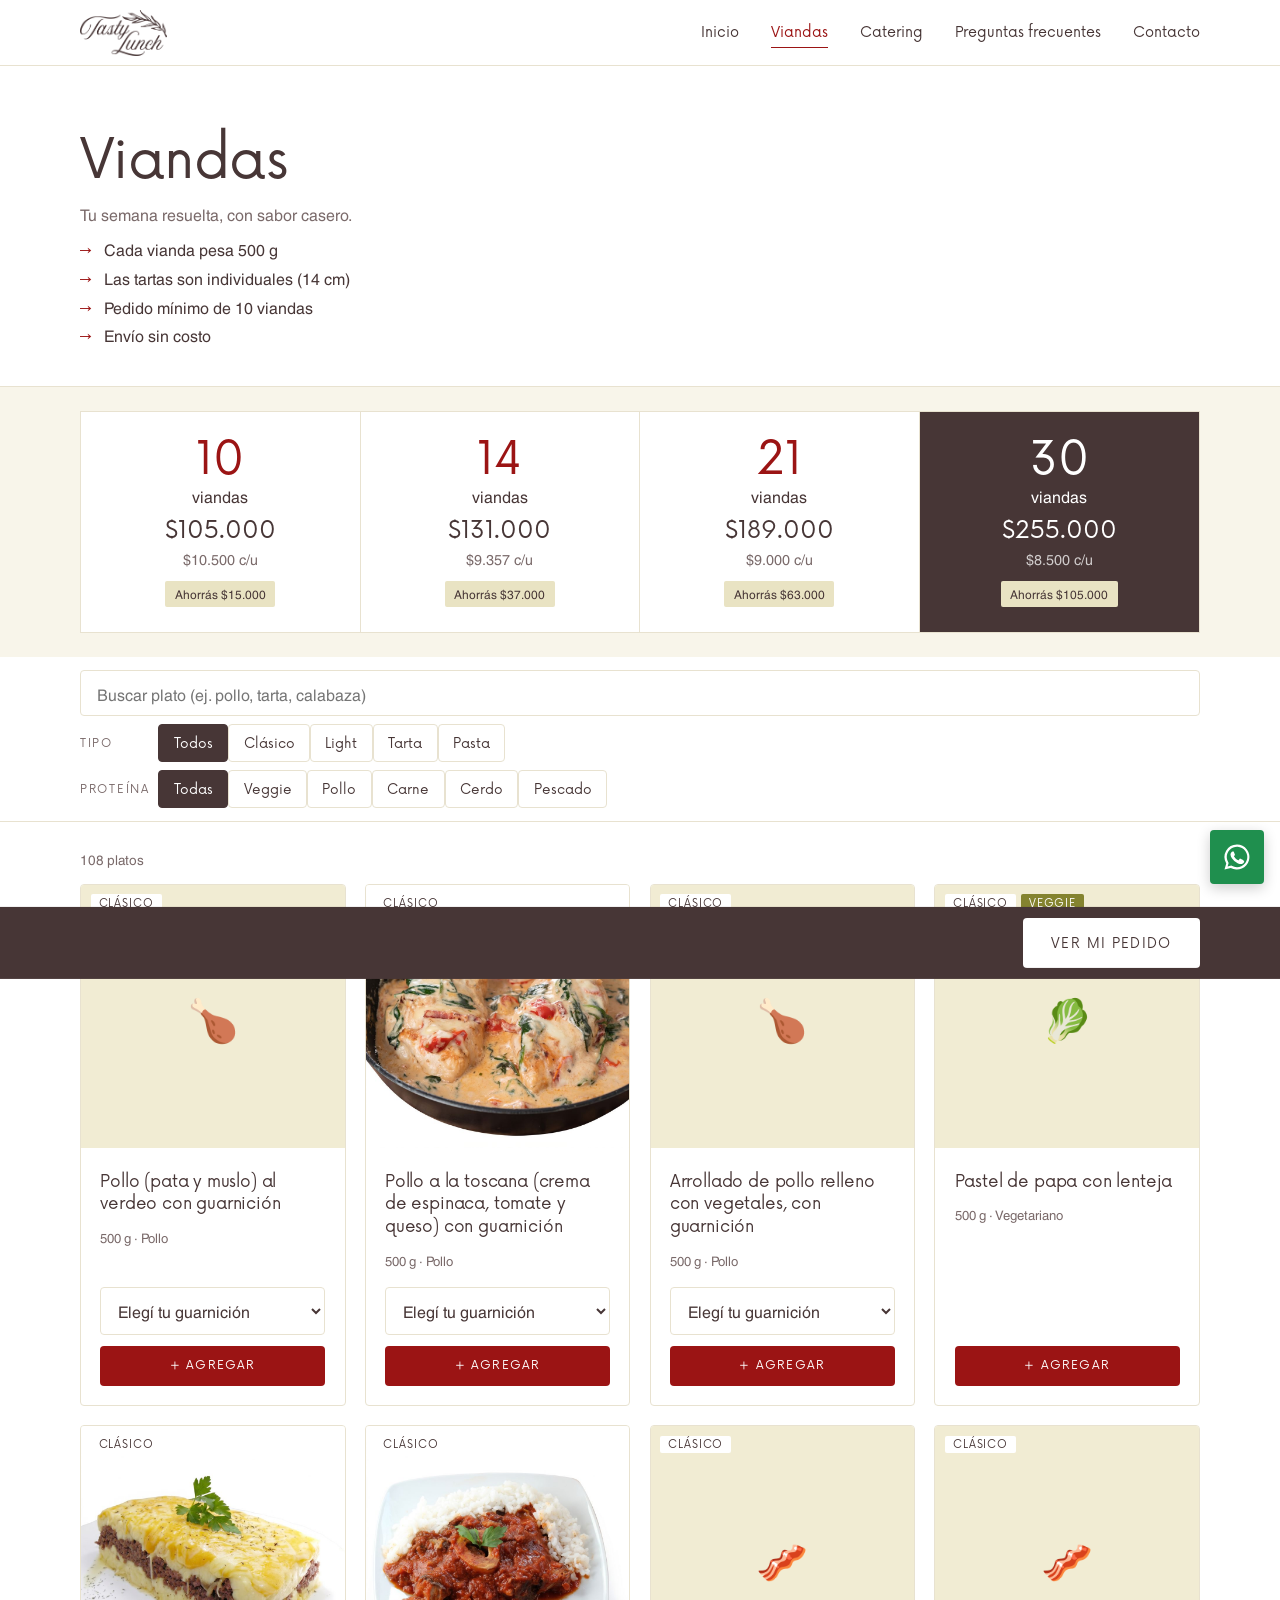
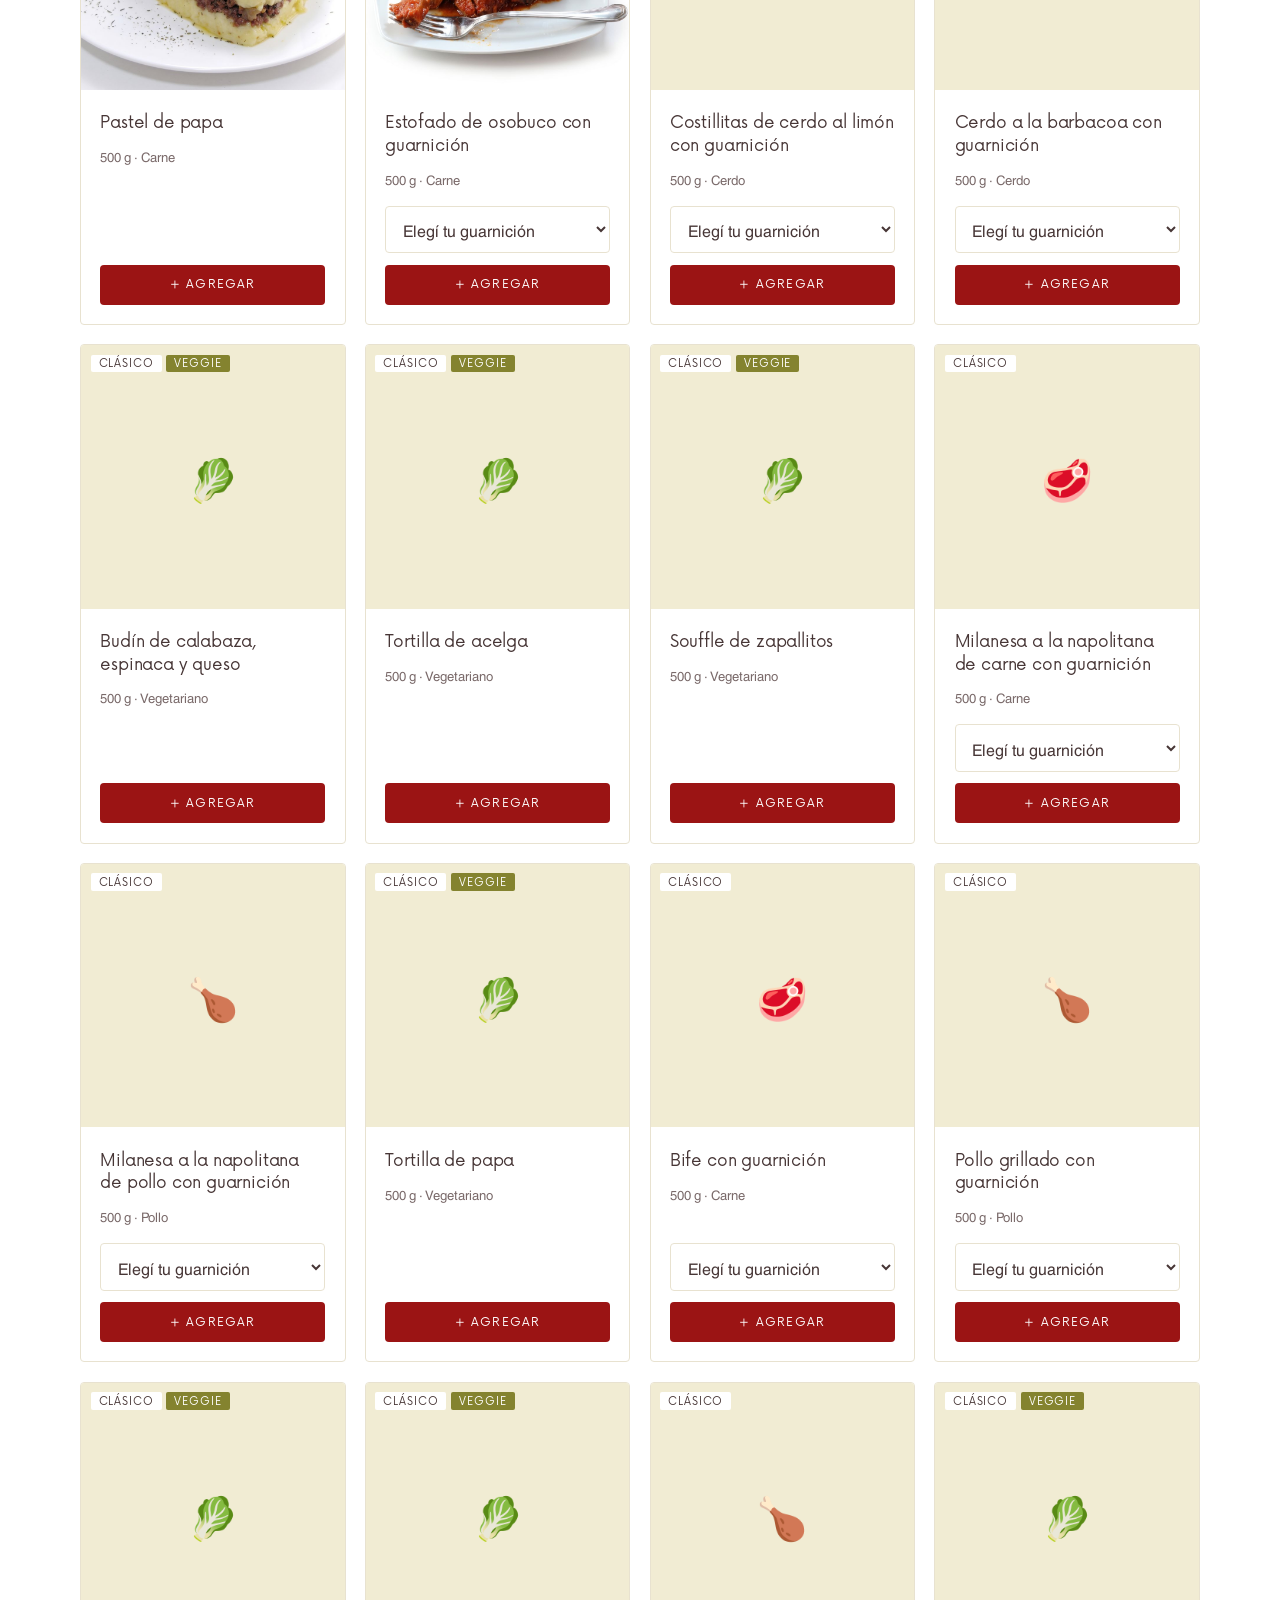
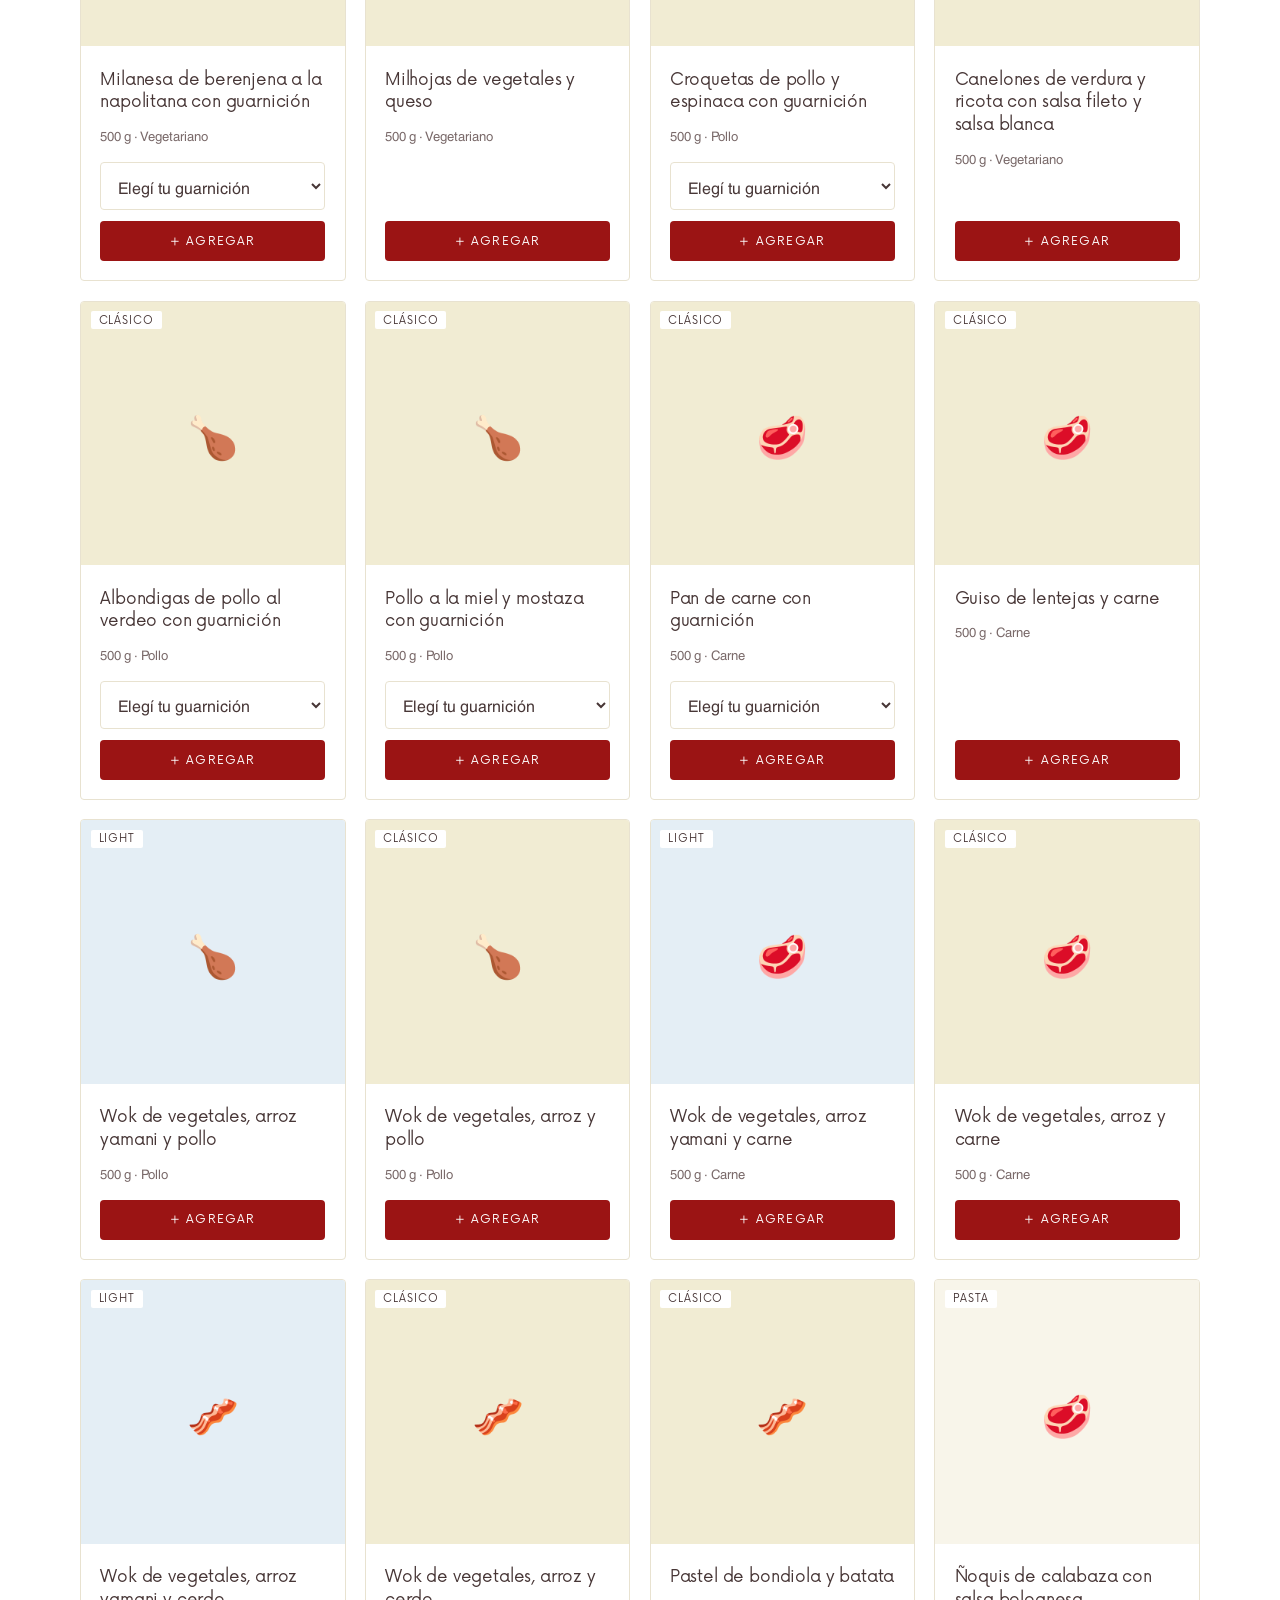
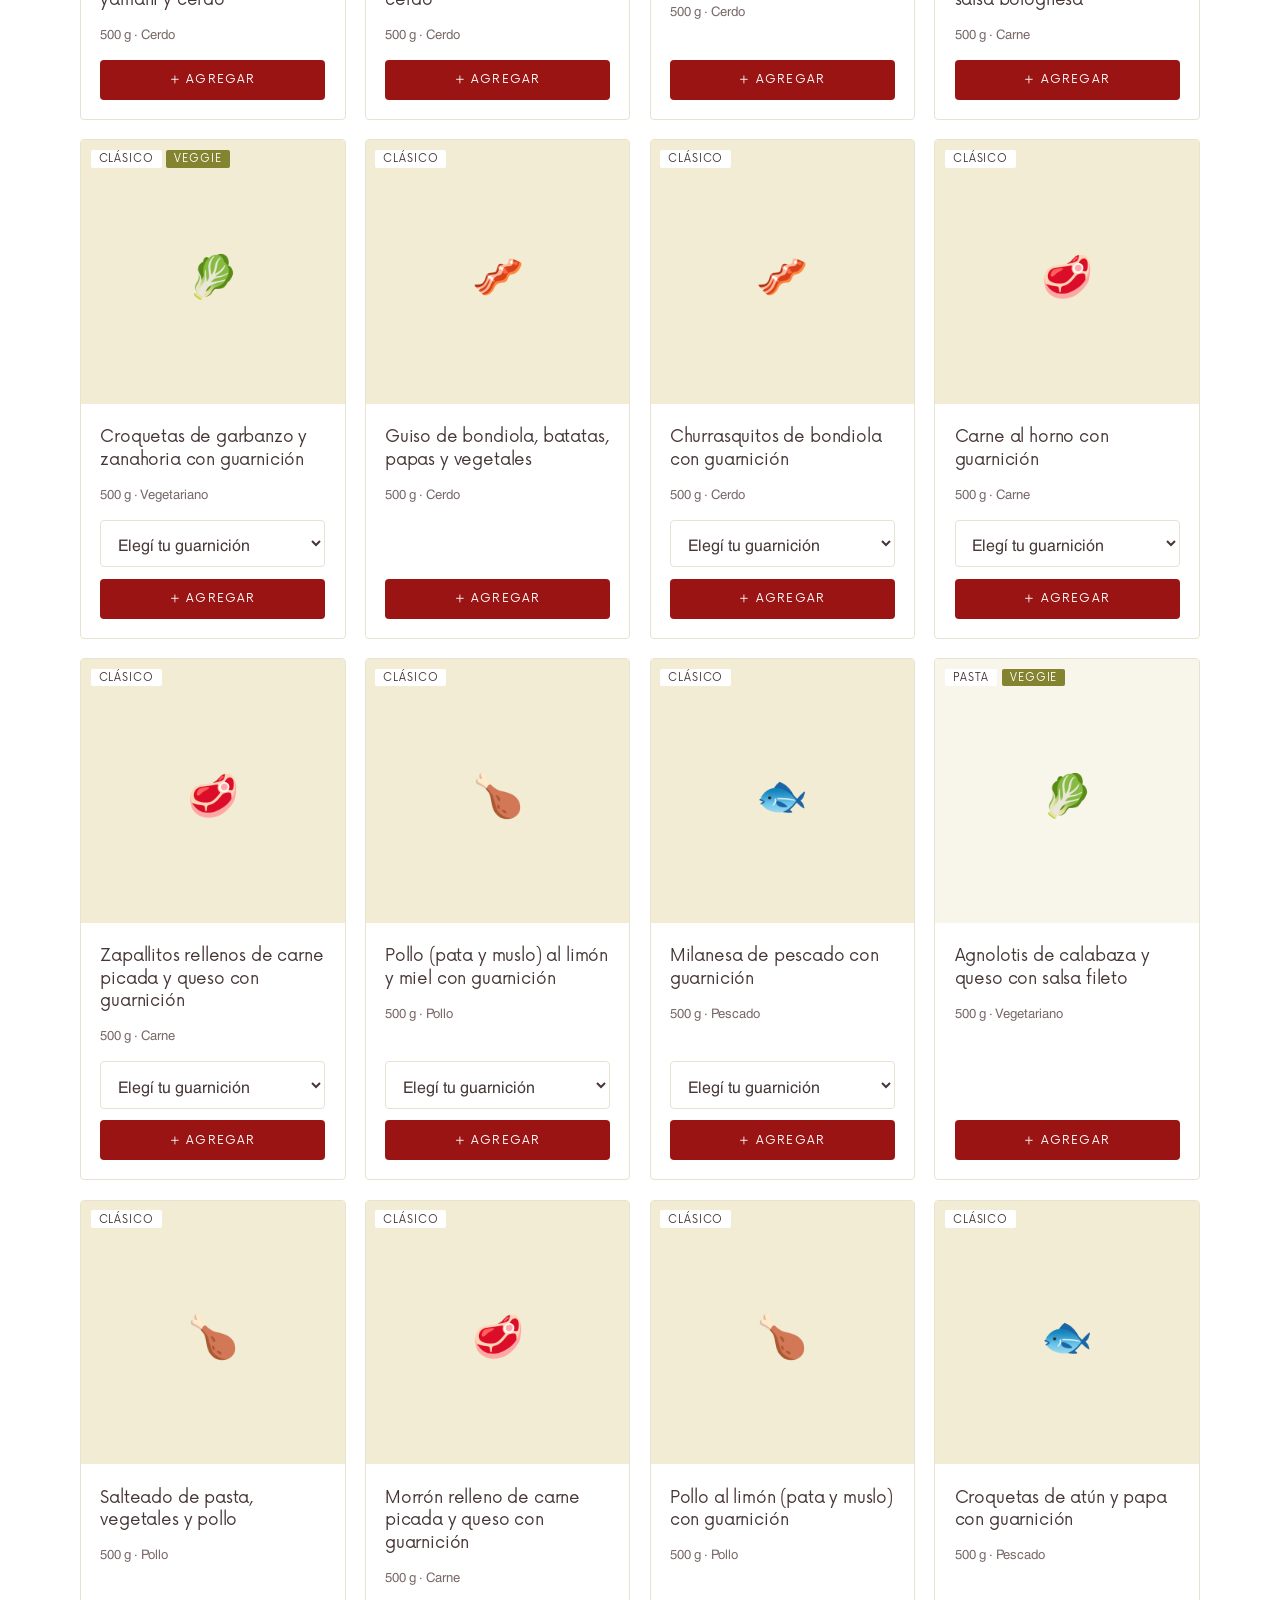
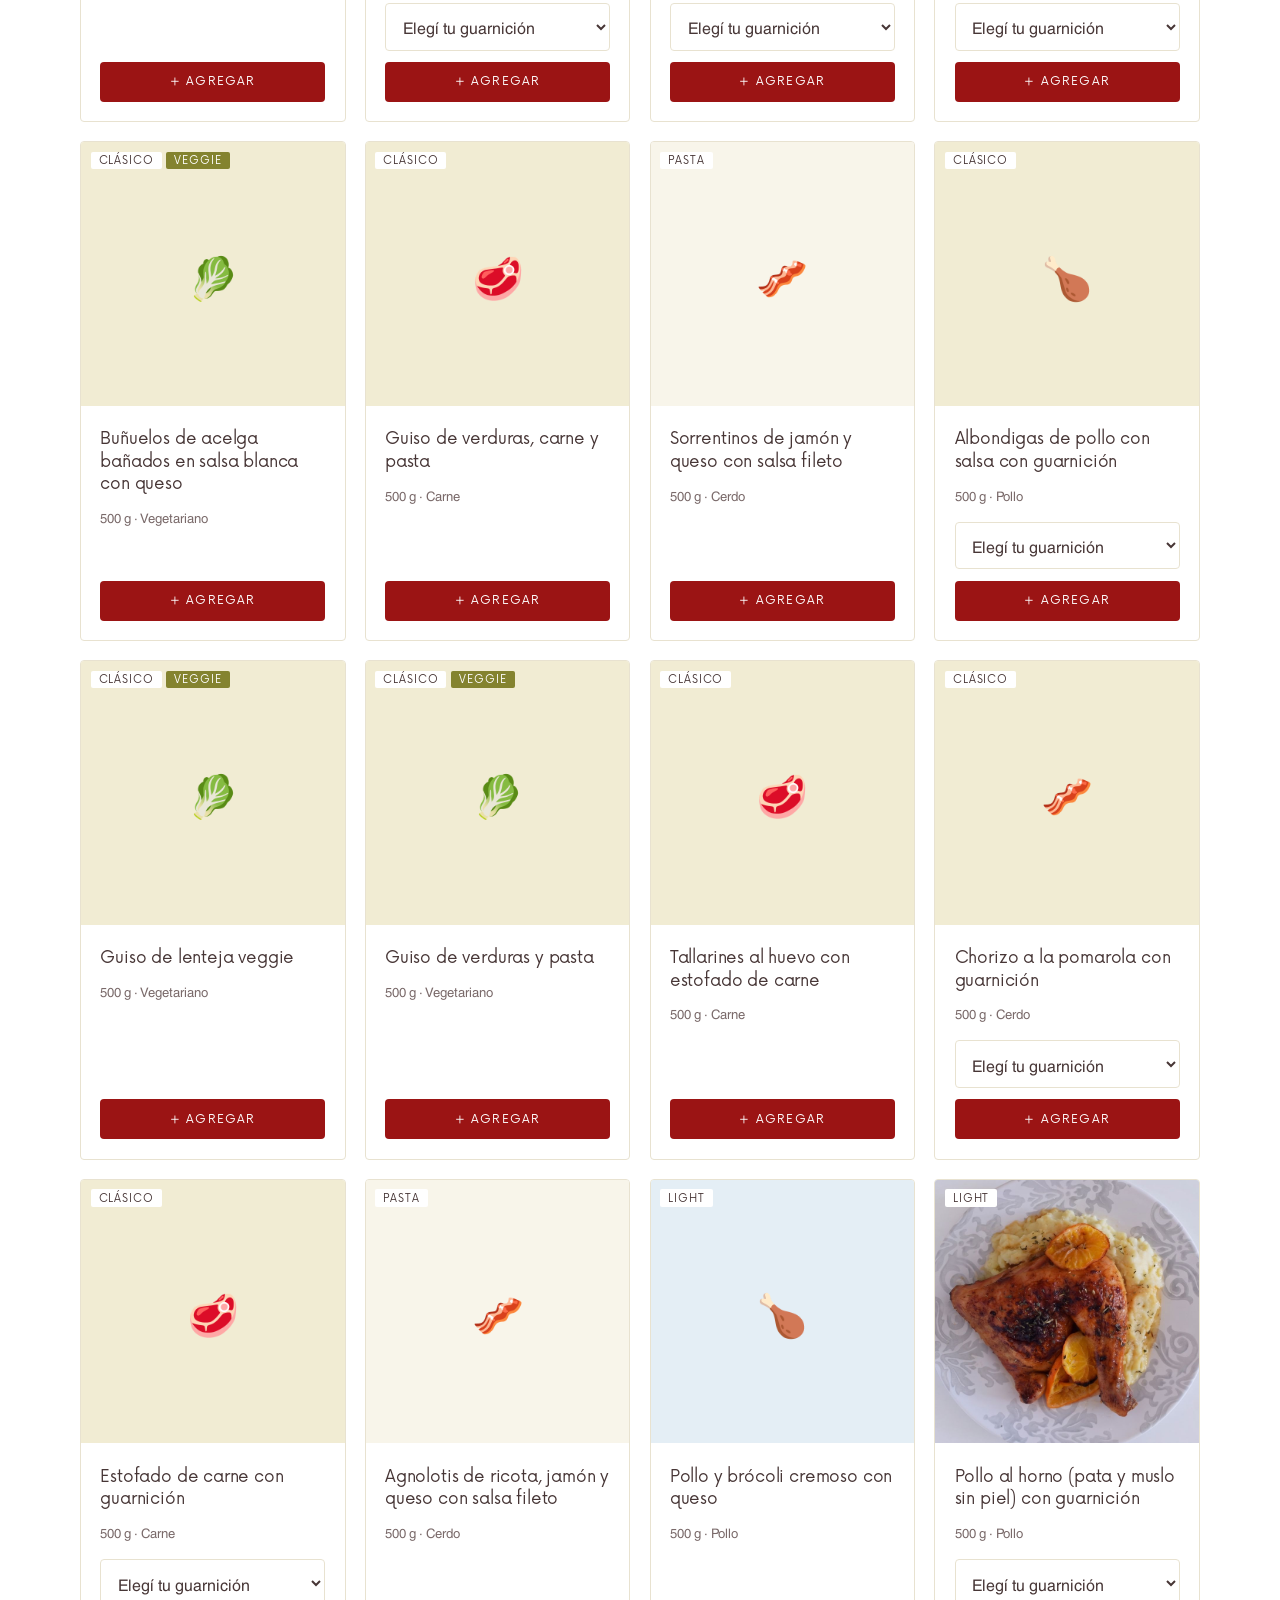
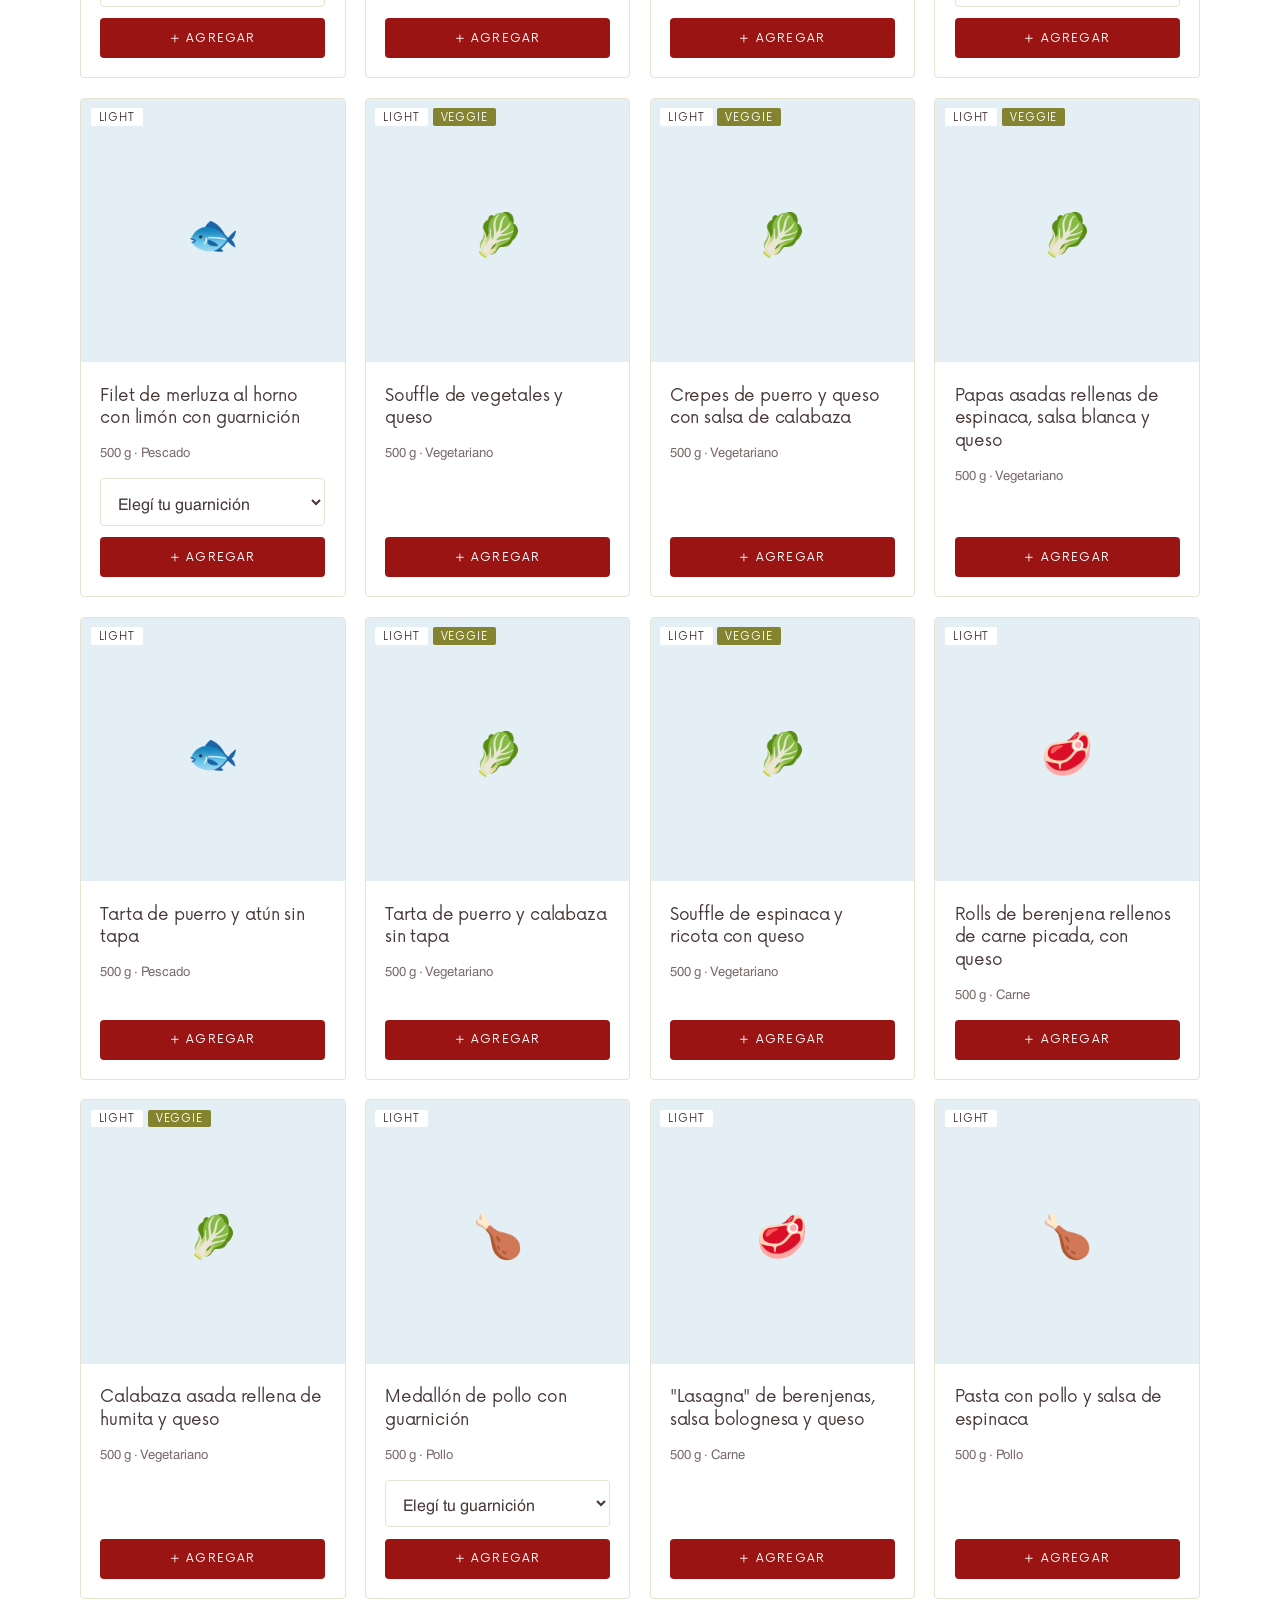
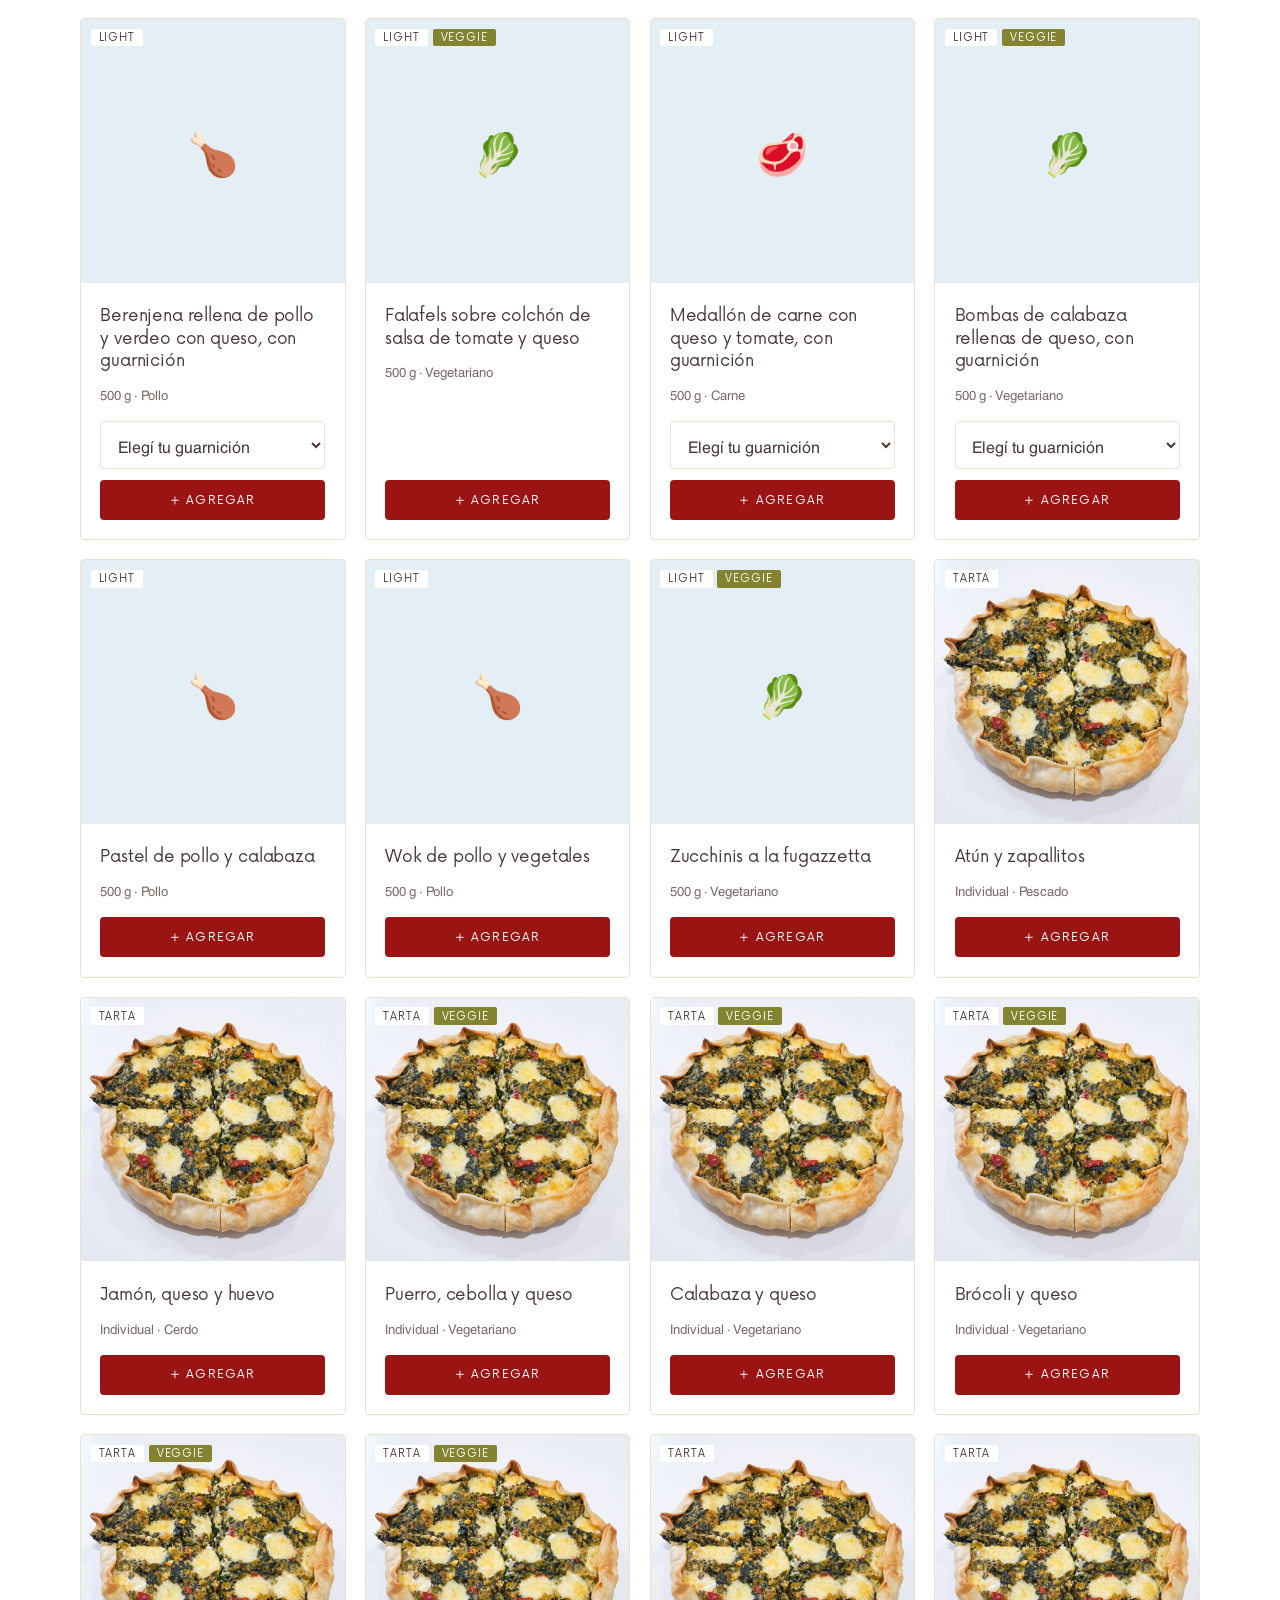
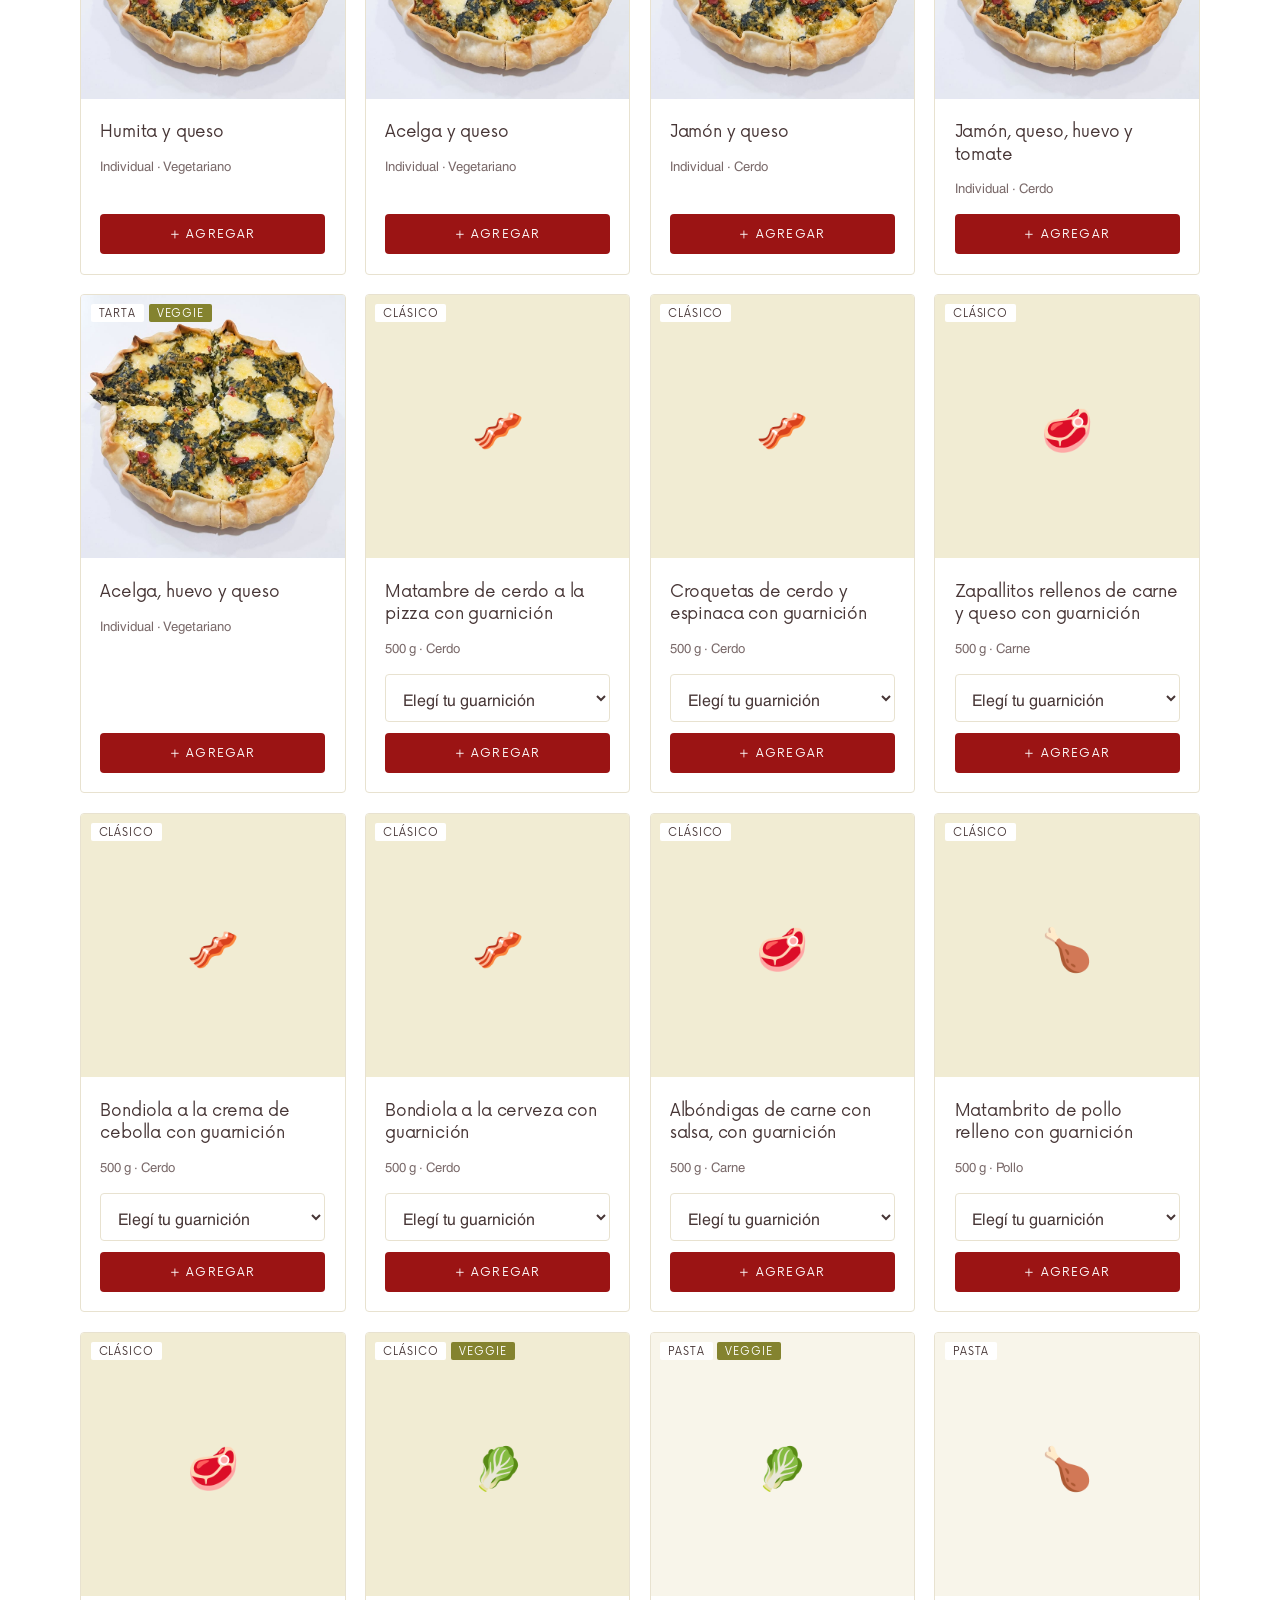
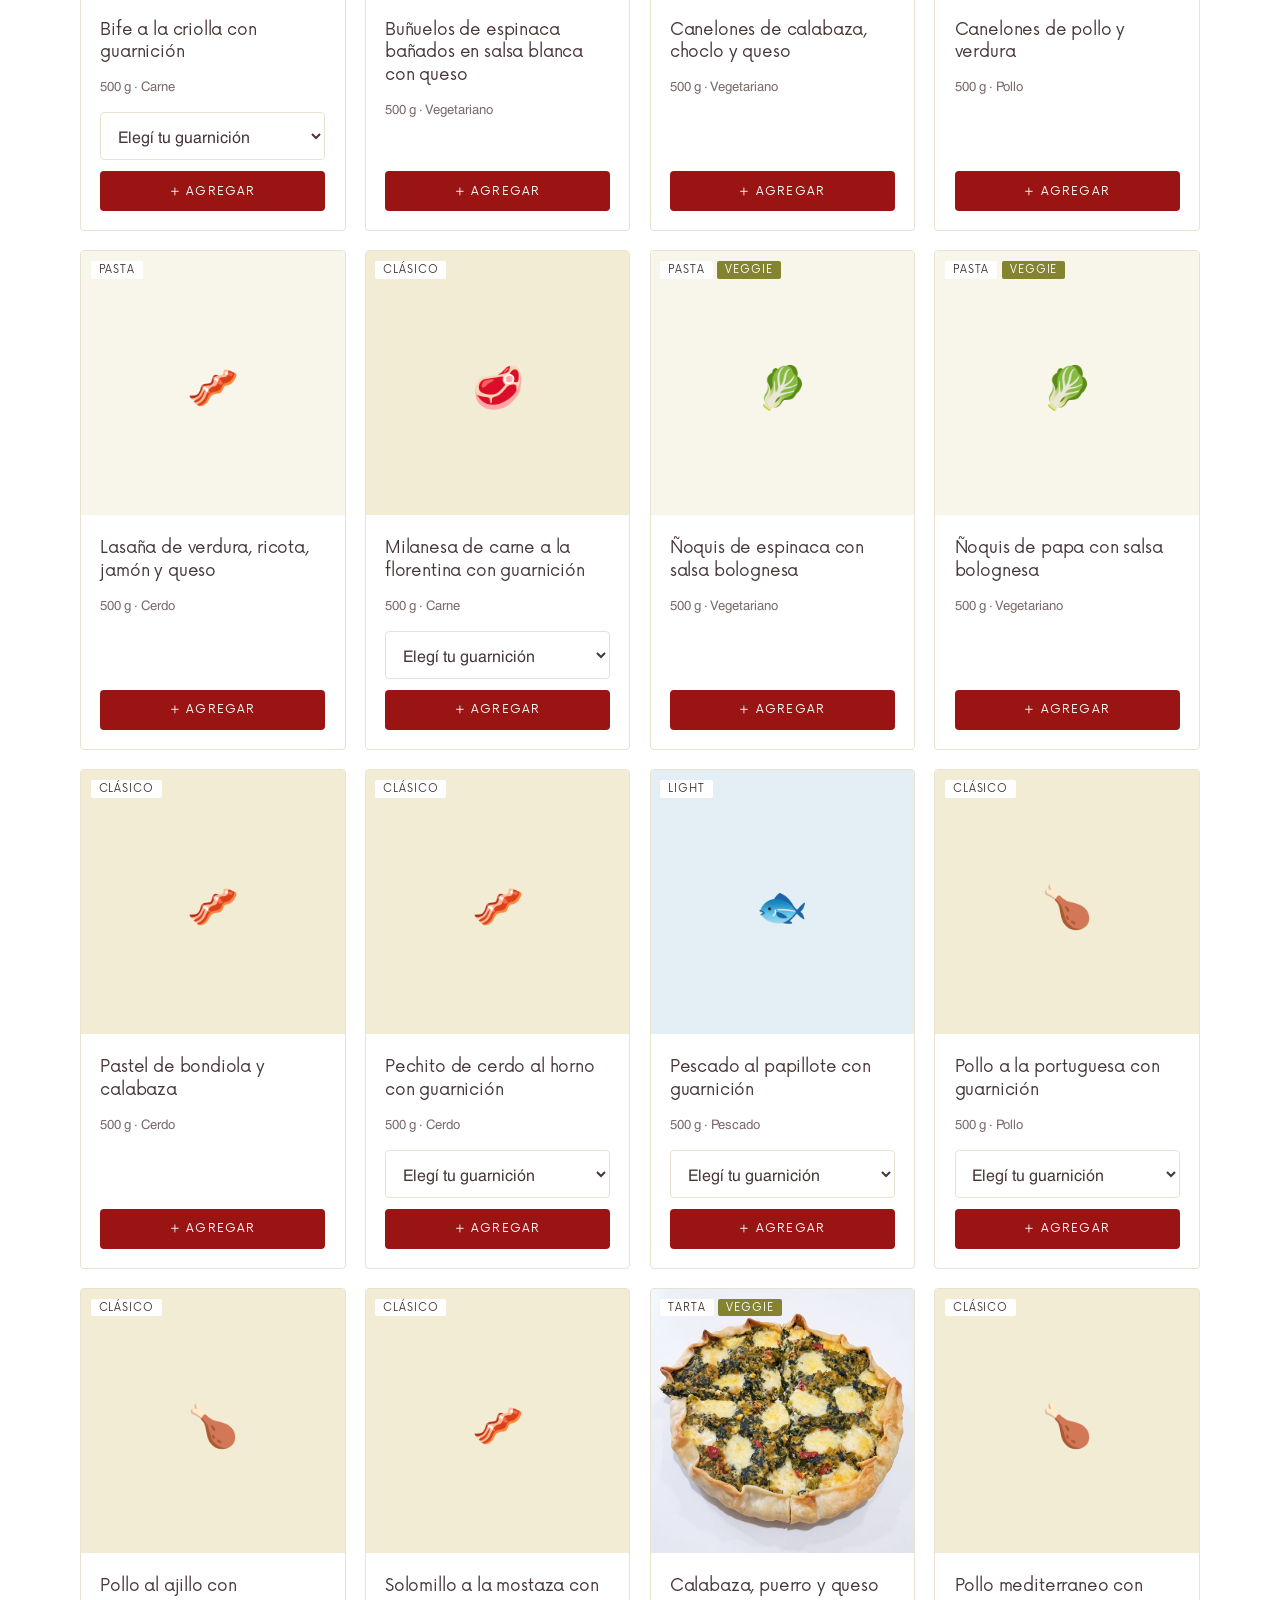
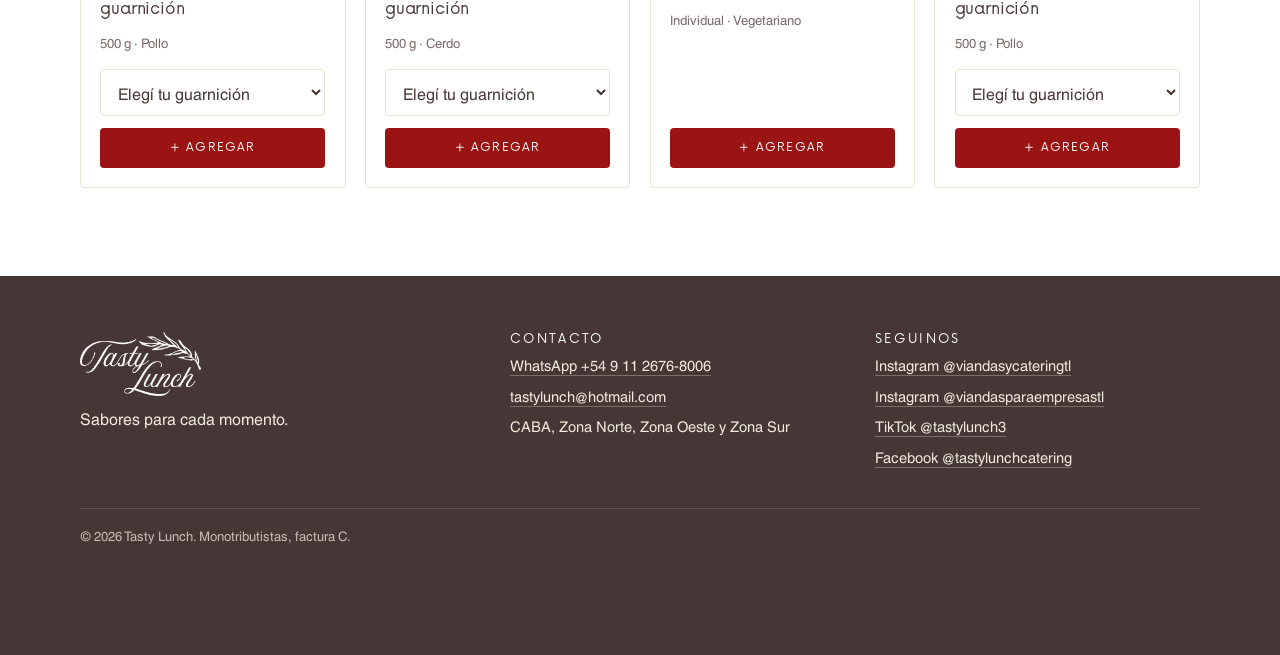
==== commit d736660b: "Fotos de catering, picada para 10, envio gratis desde 150000 y textos nuevos Co-Authored-By: Claude " ====
--- a/viandas.html
+++ b/viandas.html
@@ -17,6 +17,7 @@
       <div class="contenedor">
         <h1>Viandas</h1>
         <p id="intro">Elegí tus platos, armá tu pack y envialo por WhatsApp.</p>
+        <ul class="intro-lista" id="intro-lista"></ul>
       </div>
     </section>
 
--- a/css/styles.css
+++ b/css/styles.css
@@ -154,6 +154,9 @@
 .chip:hover { border-color: var(--marron); }
 .chip[aria-pressed="true"] { background: var(--marron); color: #fff; border-color: var(--marron); }
 .buscador { flex: 1 1 220px; padding: .65rem 1rem; border: 1px solid var(--linea); border-radius: var(--r); font: 1rem var(--f-texto); background: #fff; color: var(--texto); min-height: 46px; }
+.intro-lista { list-style: none; margin: .6rem 0 0; padding: 0; }
+.intro-lista li { padding-left: 1.5rem; position: relative; margin-bottom: .2rem; }
+.intro-lista li::before { content: "→"; position: absolute; left: 0; color: var(--rojo); }
 .contador { color: var(--texto-suave); font-size: .85rem; margin: 1.2rem 0 .8rem; }
 
 /* Platos */
@@ -214,6 +217,8 @@
 .combo-grid { display: grid; grid-template-columns: repeat(auto-fill, minmax(290px, 1fr)); gap: 1.2rem; }
 .combo { background: #fff; border: 1px solid var(--linea); border-radius: var(--r); padding: 1.4rem; display: flex; flex-direction: column; gap: .7rem; }
 .combo h3 { margin: 0; }
+.combo.con-foto { padding-top: 0; overflow: hidden; }
+.combo-foto { display: block; width: calc(100% + 2.8rem); max-width: none; margin: 0 -1.4rem .3rem; aspect-ratio: 1 / 1; height: auto; object-fit: cover; }
 .combo ul { margin: 0; padding-left: 1.1rem; font-size: .9rem; color: var(--texto-suave); flex: 1; }
 .combo .precio { font: 400 1.6rem var(--f-sub); color: var(--rojo); }
 .combo .precio small { font: 400 .82rem var(--f-texto); color: var(--texto-suave); }
@@ -226,6 +231,13 @@
 .pieza .pie { display: flex; justify-content: space-between; align-items: center; gap: .5rem; margin-top: .4rem; flex-wrap: wrap; }
 .galeria { display: grid; grid-template-columns: repeat(6, 1fr); gap: .5rem; margin: 0 0 1.5rem; }
 .galeria img { width: 100%; height: auto; aspect-ratio: 1 / 1; object-fit: cover; border-radius: var(--r); }
+@media (max-width: 640px) {
+  .grilla { grid-template-columns: repeat(2, 1fr); gap: .7rem; }
+  .plato-foto { font-size: 2rem; }
+  .plato-cuerpo { padding: .9rem .75rem .8rem; gap: .5rem; }
+  .plato-cuerpo h3 { font-size: .92rem; }
+  .plato-meta { font-size: .75rem; }
+}
 @media (max-width: 760px) { .galeria { grid-template-columns: repeat(3, 1fr); } }
 .pieza .precio { font: 400 1.25rem var(--f-sub); color: var(--rojo); }
 
@@ -246,6 +258,5 @@
   .filtros-fila { flex-wrap: nowrap; overflow-x: auto; padding-bottom: .2rem; scrollbar-width: none; }
   .filtros-fila > span:not(.etq) { display: inline-flex; gap: .4rem; }
   .filtros-fila .etq, .chip { flex-shrink: 0; white-space: nowrap; }
-  .grilla { grid-template-columns: 1fr; }
 }
 @media (prefers-reduced-motion: reduce) { * { transition: none !important; scroll-behavior: auto !important; } }
